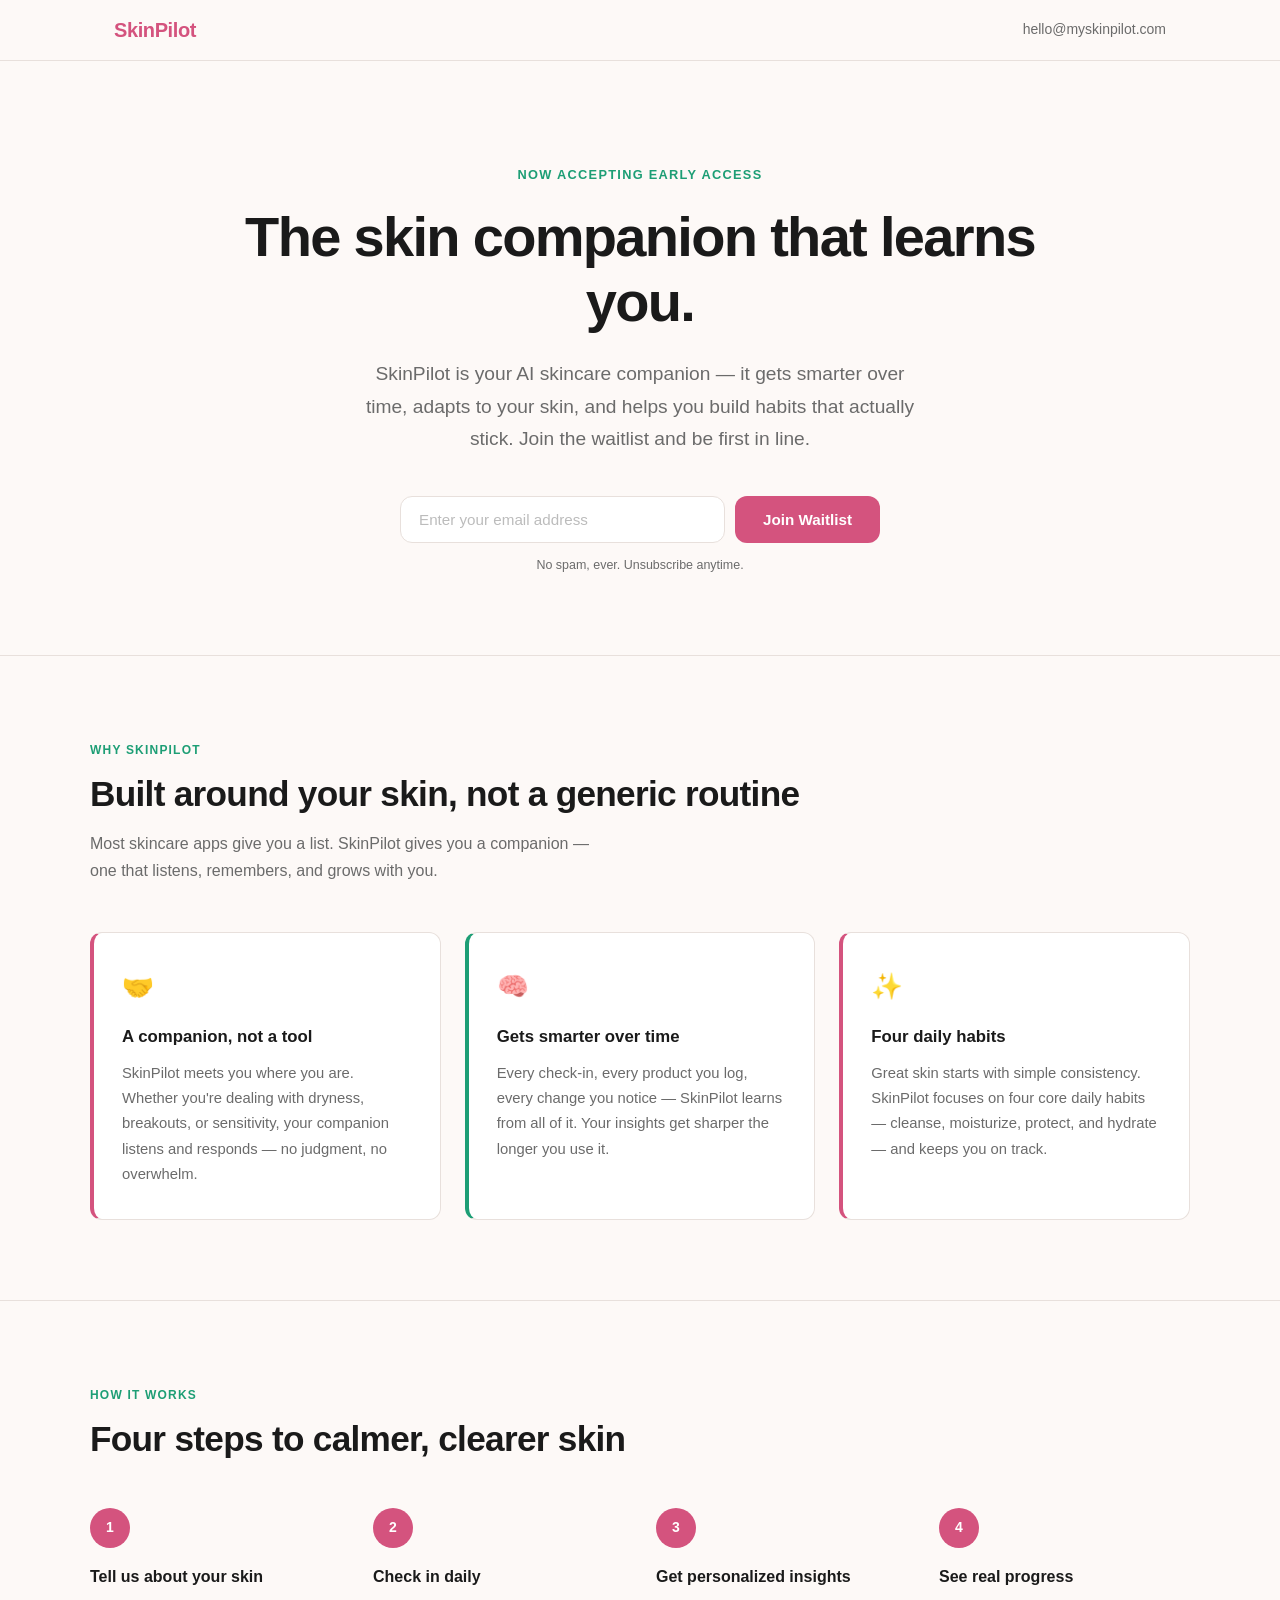
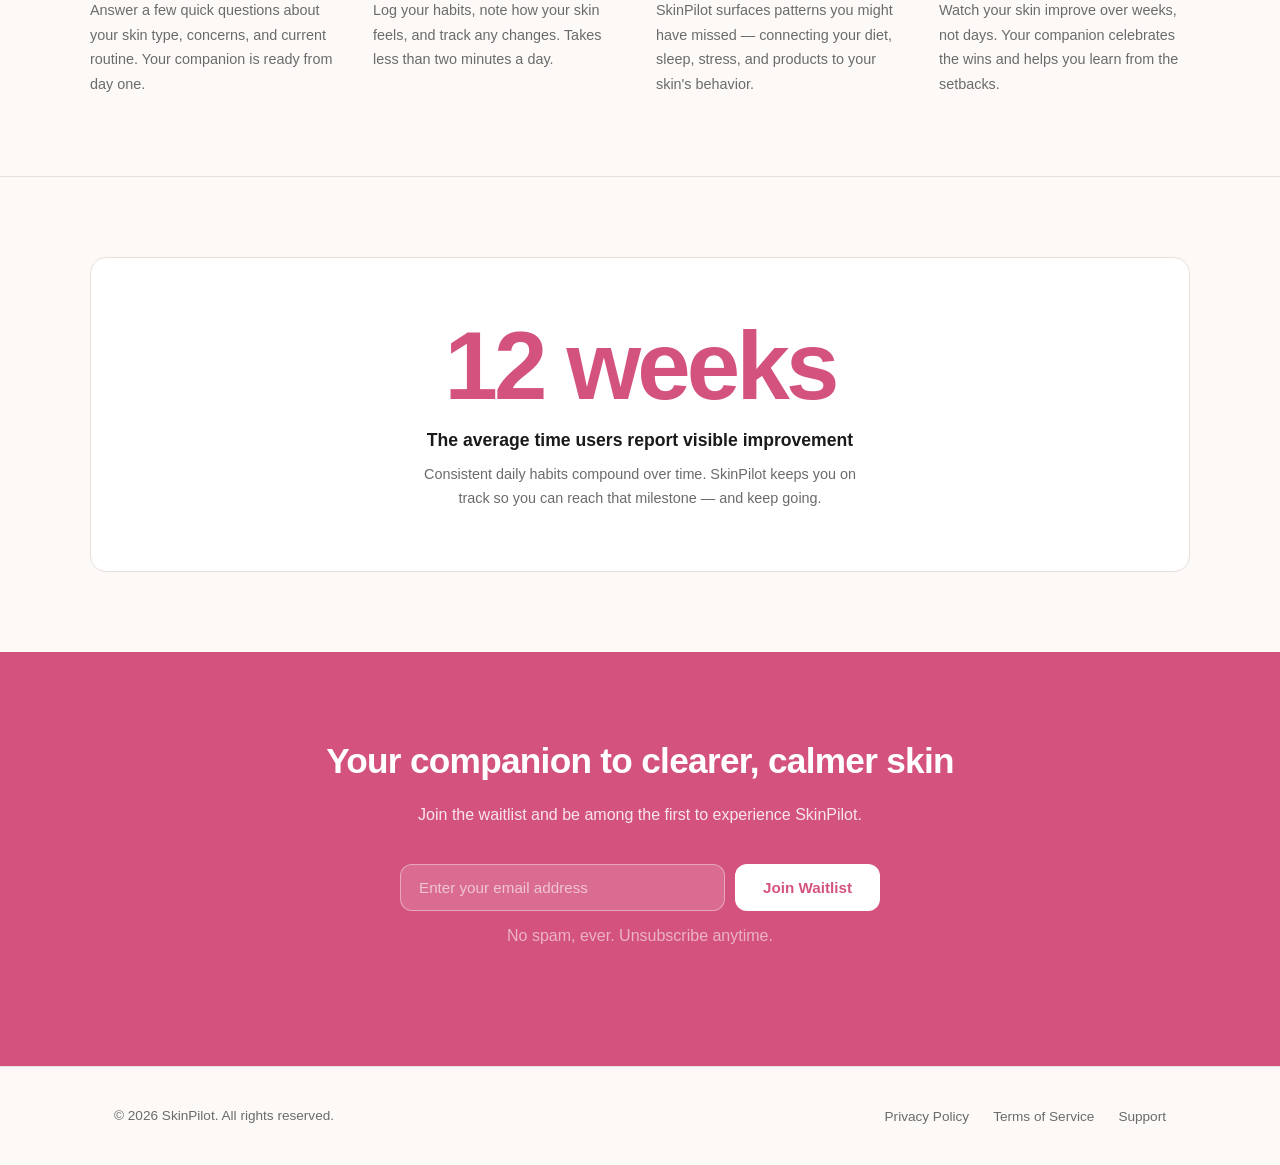
==== index.html @ 41bd3271 "Initial website - landing page, privacy policy, terms of service, support Co-Authored-By: Claude Son" ====
<!DOCTYPE html>
<html lang="en">
<head>
  <meta charset="UTF-8" />
  <meta name="viewport" content="width=device-width, initial-scale=1.0" />
  <title>SkinPilot — Your companion to clearer, calmer skin</title>
  <meta name="description" content="SkinPilot is the AI skincare companion that learns your skin, tracks your habits, and helps you build a routine that actually works." />
  <meta property="og:title" content="SkinPilot — Your companion to clearer, calmer skin" />
  <meta property="og:description" content="The skin companion that learns you. Join the waitlist." />
  <meta property="og:type" content="website" />
  <link rel="stylesheet" href="styles.css" />
</head>
<body>

  <!-- Nav -->
  <header class="nav">
    <div class="nav-inner">
      <span class="nav-wordmark">SkinPilot</span>
      <div class="nav-contact">
        <a href="mailto:hello@myskinpilot.com">hello@myskinpilot.com</a>
      </div>
    </div>
  </header>

  <!-- Hero -->
  <section class="hero container">
    <span class="hero-eyebrow">Now accepting early access</span>
    <h1>The skin companion that learns you.</h1>
    <p class="hero-sub">
      SkinPilot is your AI skincare companion — it gets smarter over time,
      adapts to your skin, and helps you build habits that actually stick.
      Join the waitlist and be first in line.
    </p>
    <form class="waitlist-form" action="https://formspree.io/f/YOUR_FORM_ID" method="POST">
      <input type="email" name="email" placeholder="Enter your email address" required />
      <button type="submit" class="btn btn-rose">Join Waitlist</button>
    </form>
    <p class="form-note">No spam, ever. Unsubscribe anytime.</p>
  </section>

  <hr class="divider" />

  <!-- Features -->
  <section class="section container">
    <div>
      <span class="section-label">Why SkinPilot</span>
      <h2 class="section-title">Built around your skin, not a generic routine</h2>
      <p class="section-sub">
        Most skincare apps give you a list. SkinPilot gives you a companion —
        one that listens, remembers, and grows with you.
      </p>
    </div>

    <div class="features-grid" style="margin-top: 48px;">
      <div class="card card-rose">
        <div class="card-icon">🤝</div>
        <h3>A companion, not a tool</h3>
        <p>
          SkinPilot meets you where you are. Whether you're dealing with
          dryness, breakouts, or sensitivity, your companion listens and
          responds — no judgment, no overwhelm.
        </p>
      </div>

      <div class="card card-teal">
        <div class="card-icon">🧠</div>
        <h3>Gets smarter over time</h3>
        <p>
          Every check-in, every product you log, every change you notice —
          SkinPilot learns from all of it. Your insights get sharper the
          longer you use it.
        </p>
      </div>

      <div class="card card-rose">
        <div class="card-icon">✨</div>
        <h3>Four daily habits</h3>
        <p>
          Great skin starts with simple consistency. SkinPilot focuses on
          four core daily habits — cleanse, moisturize, protect, and
          hydrate — and keeps you on track.
        </p>
      </div>
    </div>
  </section>

  <hr class="divider" />

  <!-- How it works -->
  <section class="section container">
    <div>
      <span class="section-label">How it works</span>
      <h2 class="section-title">Four steps to calmer, clearer skin</h2>
    </div>

    <div class="steps">
      <div class="step">
        <div class="step-number">1</div>
        <h3>Tell us about your skin</h3>
        <p>
          Answer a few quick questions about your skin type, concerns,
          and current routine. Your companion is ready from day one.
        </p>
      </div>

      <div class="step">
        <div class="step-number">2</div>
        <h3>Check in daily</h3>
        <p>
          Log your habits, note how your skin feels, and track any
          changes. Takes less than two minutes a day.
        </p>
      </div>

      <div class="step">
        <div class="step-number">3</div>
        <h3>Get personalized insights</h3>
        <p>
          SkinPilot surfaces patterns you might have missed — connecting
          your diet, sleep, stress, and products to your skin's behavior.
        </p>
      </div>

      <div class="step">
        <div class="step-number">4</div>
        <h3>See real progress</h3>
        <p>
          Watch your skin improve over weeks, not days. Your companion
          celebrates the wins and helps you learn from the setbacks.
        </p>
      </div>
    </div>
  </section>

  <hr class="divider" />

  <!-- Social proof -->
  <section class="section container">
    <div class="proof">
      <div class="proof-number">12 weeks</div>
      <div class="proof-label">The average time users report visible improvement</div>
      <p class="proof-sub">
        Consistent daily habits compound over time. SkinPilot keeps you
        on track so you can reach that milestone — and keep going.
      </p>
    </div>
  </section>

  <!-- CTA band -->
  <div class="cta-band">
    <div class="container">
      <h2>Your companion to clearer, calmer skin</h2>
      <p>Join the waitlist and be among the first to experience SkinPilot.</p>
      <form class="waitlist-form" action="https://formspree.io/f/YOUR_FORM_ID" method="POST">
        <input type="email" name="email" placeholder="Enter your email address" required />
        <button type="submit" class="btn btn-white">Join Waitlist</button>
      </form>
      <p class="form-note">No spam, ever. Unsubscribe anytime.</p>
    </div>
  </div>

  <!-- Footer -->
  <footer class="footer">
    <div class="footer-inner">
      <span class="footer-copy">© 2026 SkinPilot. All rights reserved.</span>
      <ul class="footer-links">
        <li><a href="privacy.html">Privacy Policy</a></li>
        <li><a href="terms.html">Terms of Service</a></li>
        <li><a href="support.html">Support</a></li>
      </ul>
    </div>
  </footer>

</body>
</html>
---- styles.css ----
/* SkinPilot — shared stylesheet */

:root {
  --rose: #D4537E;
  --teal: #1D9E75;
  --cream: #FDF9F7;
  --dark: #1A1A1A;
  --border: #E8E0DC;
  --muted: #6B6B6B;
  --white: #FFFFFF;
  --radius: 12px;
  --max-width: 1100px;
}

*, *::before, *::after {
  box-sizing: border-box;
  margin: 0;
  padding: 0;
}

html {
  scroll-behavior: smooth;
}

body {
  font-family: -apple-system, BlinkMacSystemFont, "Segoe UI", Roboto, Helvetica, Arial, sans-serif;
  background-color: var(--cream);
  color: var(--dark);
  line-height: 1.65;
  font-size: 16px;
}

a {
  color: var(--rose);
  text-decoration: none;
}

a:hover {
  text-decoration: underline;
}

img {
  max-width: 100%;
  display: block;
}

/* ─── Nav ─────────────────────────────── */

.nav {
  position: sticky;
  top: 0;
  z-index: 100;
  background: rgba(253, 249, 247, 0.95);
  backdrop-filter: blur(8px);
  border-bottom: 1px solid var(--border);
}

.nav-inner {
  max-width: var(--max-width);
  margin: 0 auto;
  padding: 0 24px;
  height: 60px;
  display: flex;
  align-items: center;
  justify-content: space-between;
}

.nav-wordmark {
  font-size: 1.25rem;
  font-weight: 700;
  color: var(--rose);
  letter-spacing: -0.02em;
}

.nav-contact {
  font-size: 0.875rem;
  color: var(--muted);
}

.nav-contact a {
  color: var(--muted);
}

.nav-contact a:hover {
  color: var(--rose);
  text-decoration: none;
}

/* ─── Layout helpers ──────────────────── */

.container {
  max-width: var(--max-width);
  margin: 0 auto;
  padding: 0 24px;
}

.section {
  padding: 80px 0;
}

.section-sm {
  padding: 48px 0;
}

/* ─── Hero ────────────────────────────── */

.hero {
  padding: 100px 0 80px;
  text-align: center;
}

.hero-eyebrow {
  display: inline-block;
  font-size: 0.8rem;
  font-weight: 600;
  letter-spacing: 0.1em;
  text-transform: uppercase;
  color: var(--teal);
  margin-bottom: 20px;
}

.hero h1 {
  font-size: clamp(2rem, 5vw, 3.5rem);
  font-weight: 800;
  line-height: 1.15;
  letter-spacing: -0.03em;
  color: var(--dark);
  max-width: 800px;
  margin: 0 auto 24px;
}

.hero-sub {
  font-size: clamp(1rem, 2vw, 1.2rem);
  color: var(--muted);
  max-width: 560px;
  margin: 0 auto 40px;
  line-height: 1.7;
}

/* ─── Waitlist form ───────────────────── */

.waitlist-form {
  display: flex;
  gap: 10px;
  max-width: 480px;
  margin: 0 auto;
}

.waitlist-form input[type="email"] {
  flex: 1;
  padding: 14px 18px;
  border: 1.5px solid var(--border);
  border-radius: var(--radius);
  font-size: 0.95rem;
  background: var(--white);
  color: var(--dark);
  outline: none;
  transition: border-color 0.2s;
}

.waitlist-form input[type="email"]::placeholder {
  color: #BCBCBC;
}

.waitlist-form input[type="email"]:focus {
  border-color: var(--rose);
}

.btn {
  display: inline-block;
  padding: 14px 28px;
  border-radius: var(--radius);
  font-size: 0.95rem;
  font-weight: 600;
  cursor: pointer;
  border: none;
  transition: opacity 0.2s, transform 0.1s;
}

.btn:hover {
  opacity: 0.88;
  text-decoration: none;
}

.btn:active {
  transform: scale(0.98);
}

.btn-rose {
  background: var(--rose);
  color: var(--white);
}

.btn-outline {
  background: transparent;
  color: var(--rose);
  border: 1.5px solid var(--rose);
}

.form-note {
  margin-top: 12px;
  font-size: 0.78rem;
  color: var(--muted);
}

/* ─── Feature cards ───────────────────── */

.features-grid {
  display: grid;
  grid-template-columns: repeat(auto-fit, minmax(280px, 1fr));
  gap: 24px;
  margin-top: 16px;
}

.card {
  background: var(--white);
  border: 1px solid var(--border);
  border-radius: var(--radius);
  padding: 32px 28px;
  border-left-width: 4px;
}

.card-rose  { border-left-color: var(--rose); }
.card-teal  { border-left-color: var(--teal); }

.card-icon {
  font-size: 1.6rem;
  margin-bottom: 16px;
}

.card h3 {
  font-size: 1.05rem;
  font-weight: 700;
  margin-bottom: 10px;
  color: var(--dark);
}

.card p {
  font-size: 0.925rem;
  color: var(--muted);
  line-height: 1.7;
}

/* ─── Section headings ────────────────── */

.section-label {
  display: inline-block;
  font-size: 0.75rem;
  font-weight: 600;
  letter-spacing: 0.1em;
  text-transform: uppercase;
  color: var(--teal);
  margin-bottom: 12px;
}

.section-title {
  font-size: clamp(1.5rem, 3vw, 2.2rem);
  font-weight: 800;
  letter-spacing: -0.02em;
  line-height: 1.2;
  color: var(--dark);
  margin-bottom: 16px;
}

.section-sub {
  font-size: 1rem;
  color: var(--muted);
  max-width: 520px;
}

/* ─── Steps (How it works) ────────────── */

.steps {
  display: grid;
  grid-template-columns: repeat(auto-fit, minmax(220px, 1fr));
  gap: 32px;
  margin-top: 48px;
}

.step {
  position: relative;
}

.step-number {
  display: inline-flex;
  align-items: center;
  justify-content: center;
  width: 40px;
  height: 40px;
  border-radius: 50%;
  background: var(--rose);
  color: var(--white);
  font-size: 0.875rem;
  font-weight: 700;
  margin-bottom: 16px;
}

.step h3 {
  font-size: 1rem;
  font-weight: 700;
  margin-bottom: 8px;
  color: var(--dark);
}

.step p {
  font-size: 0.9rem;
  color: var(--muted);
  line-height: 1.7;
}

/* ─── Social proof ────────────────────── */

.proof {
  background: var(--white);
  border: 1px solid var(--border);
  border-radius: 16px;
  padding: 60px 40px;
  text-align: center;
}

.proof-number {
  font-size: clamp(3rem, 8vw, 6rem);
  font-weight: 900;
  color: var(--rose);
  letter-spacing: -0.04em;
  line-height: 1;
  margin-bottom: 12px;
}

.proof-label {
  font-size: 1.1rem;
  color: var(--dark);
  font-weight: 600;
  margin-bottom: 8px;
}

.proof-sub {
  font-size: 0.9rem;
  color: var(--muted);
  max-width: 440px;
  margin: 0 auto;
}

/* ─── CTA band ────────────────────────── */

.cta-band {
  background: var(--rose);
  padding: 80px 0;
  text-align: center;
  color: var(--white);
}

.cta-band h2 {
  font-size: clamp(1.5rem, 3vw, 2.2rem);
  font-weight: 800;
  letter-spacing: -0.02em;
  margin-bottom: 12px;
}

.cta-band p {
  font-size: 1rem;
  opacity: 0.85;
  margin-bottom: 36px;
}

.cta-band .waitlist-form input[type="email"] {
  border-color: rgba(255,255,255,0.4);
  background: rgba(255,255,255,0.15);
  color: var(--white);
}

.cta-band .waitlist-form input[type="email"]::placeholder {
  color: rgba(255,255,255,0.6);
}

.cta-band .waitlist-form input[type="email"]:focus {
  border-color: var(--white);
}

.btn-white {
  background: var(--white);
  color: var(--rose);
}

.cta-band .form-note {
  color: rgba(255,255,255,0.65);
}

/* ─── Footer ──────────────────────────── */

.footer {
  border-top: 1px solid var(--border);
  padding: 36px 0;
}

.footer-inner {
  max-width: var(--max-width);
  margin: 0 auto;
  padding: 0 24px;
  display: flex;
  align-items: center;
  justify-content: space-between;
  flex-wrap: wrap;
  gap: 16px;
}

.footer-copy {
  font-size: 0.85rem;
  color: var(--muted);
}

.footer-links {
  display: flex;
  gap: 24px;
  list-style: none;
}

.footer-links a {
  font-size: 0.85rem;
  color: var(--muted);
}

.footer-links a:hover {
  color: var(--rose);
  text-decoration: none;
}

/* ─── Page header (inner pages) ──────── */

.page-header {
  padding: 60px 0 40px;
  border-bottom: 1px solid var(--border);
  margin-bottom: 60px;
}

.page-header h1 {
  font-size: clamp(1.75rem, 4vw, 2.75rem);
  font-weight: 800;
  letter-spacing: -0.03em;
  color: var(--dark);
  margin-bottom: 8px;
}

.page-header .updated {
  font-size: 0.85rem;
  color: var(--muted);
}

/* ─── Prose (privacy, terms) ──────────── */

.prose {
  max-width: 720px;
  margin: 0 auto;
  padding-bottom: 80px;
}

.prose h2 {
  font-size: 1.25rem;
  font-weight: 700;
  color: var(--dark);
  margin: 48px 0 14px;
  padding-bottom: 8px;
  border-bottom: 1px solid var(--border);
}

.prose h2:first-child {
  margin-top: 0;
}

.prose p {
  font-size: 0.975rem;
  color: #333;
  margin-bottom: 16px;
  line-height: 1.8;
}

.prose ul,
.prose ol {
  padding-left: 24px;
  margin-bottom: 16px;
}

.prose li {
  font-size: 0.975rem;
  color: #333;
  line-height: 1.8;
  margin-bottom: 6px;
}

.prose a {
  color: var(--rose);
  text-decoration: underline;
}

.prose strong {
  color: var(--dark);
  font-weight: 600;
}

/* ─── Support page ────────────────────── */

.contact-block {
  background: var(--white);
  border: 1px solid var(--border);
  border-radius: 16px;
  padding: 48px 40px;
  text-align: center;
  margin-bottom: 64px;
}

.contact-block h2 {
  font-size: 1.5rem;
  font-weight: 700;
  margin-bottom: 10px;
  color: var(--dark);
}

.contact-block p {
  color: var(--muted);
  margin-bottom: 24px;
}

.faq-list {
  max-width: 720px;
  margin: 0 auto;
}

.faq-item {
  border-bottom: 1px solid var(--border);
  padding: 28px 0;
}

.faq-item:first-child {
  border-top: 1px solid var(--border);
}

.faq-question {
  font-size: 1rem;
  font-weight: 700;
  color: var(--dark);
  margin-bottom: 10px;
}

.faq-answer {
  font-size: 0.95rem;
  color: var(--muted);
  line-height: 1.75;
}

.contact-form-section {
  background: var(--white);
  border: 1px solid var(--border);
  border-radius: 16px;
  padding: 48px 40px;
  max-width: 620px;
  margin: 60px auto 0;
}

.contact-form-section h2 {
  font-size: 1.4rem;
  font-weight: 700;
  margin-bottom: 6px;
  color: var(--dark);
}

.contact-form-section > p {
  color: var(--muted);
  font-size: 0.9rem;
  margin-bottom: 28px;
}

.form-group {
  margin-bottom: 18px;
}

.form-group label {
  display: block;
  font-size: 0.85rem;
  font-weight: 600;
  color: var(--dark);
  margin-bottom: 6px;
}

.form-group input,
.form-group textarea,
.form-group select {
  width: 100%;
  padding: 12px 14px;
  border: 1.5px solid var(--border);
  border-radius: 8px;
  font-size: 0.9rem;
  color: var(--dark);
  background: var(--cream);
  outline: none;
  font-family: inherit;
  transition: border-color 0.2s;
}

.form-group input:focus,
.form-group textarea:focus,
.form-group select:focus {
  border-color: var(--rose);
}

.form-group textarea {
  resize: vertical;
  min-height: 120px;
}

/* ─── Divider ─────────────────────────── */

.divider {
  border: none;
  border-top: 1px solid var(--border);
  margin: 0;
}

/* ─── Responsive ──────────────────────── */

@media (max-width: 600px) {
  .waitlist-form {
    flex-direction: column;
  }

  .waitlist-form .btn {
    width: 100%;
    text-align: center;
  }

  .proof {
    padding: 40px 24px;
  }

  .contact-block,
  .contact-form-section {
    padding: 32px 24px;
  }

  .footer-inner {
    flex-direction: column;
    align-items: flex-start;
  }

  .page-header {
    padding: 40px 0 28px;
    margin-bottom: 40px;
  }
}
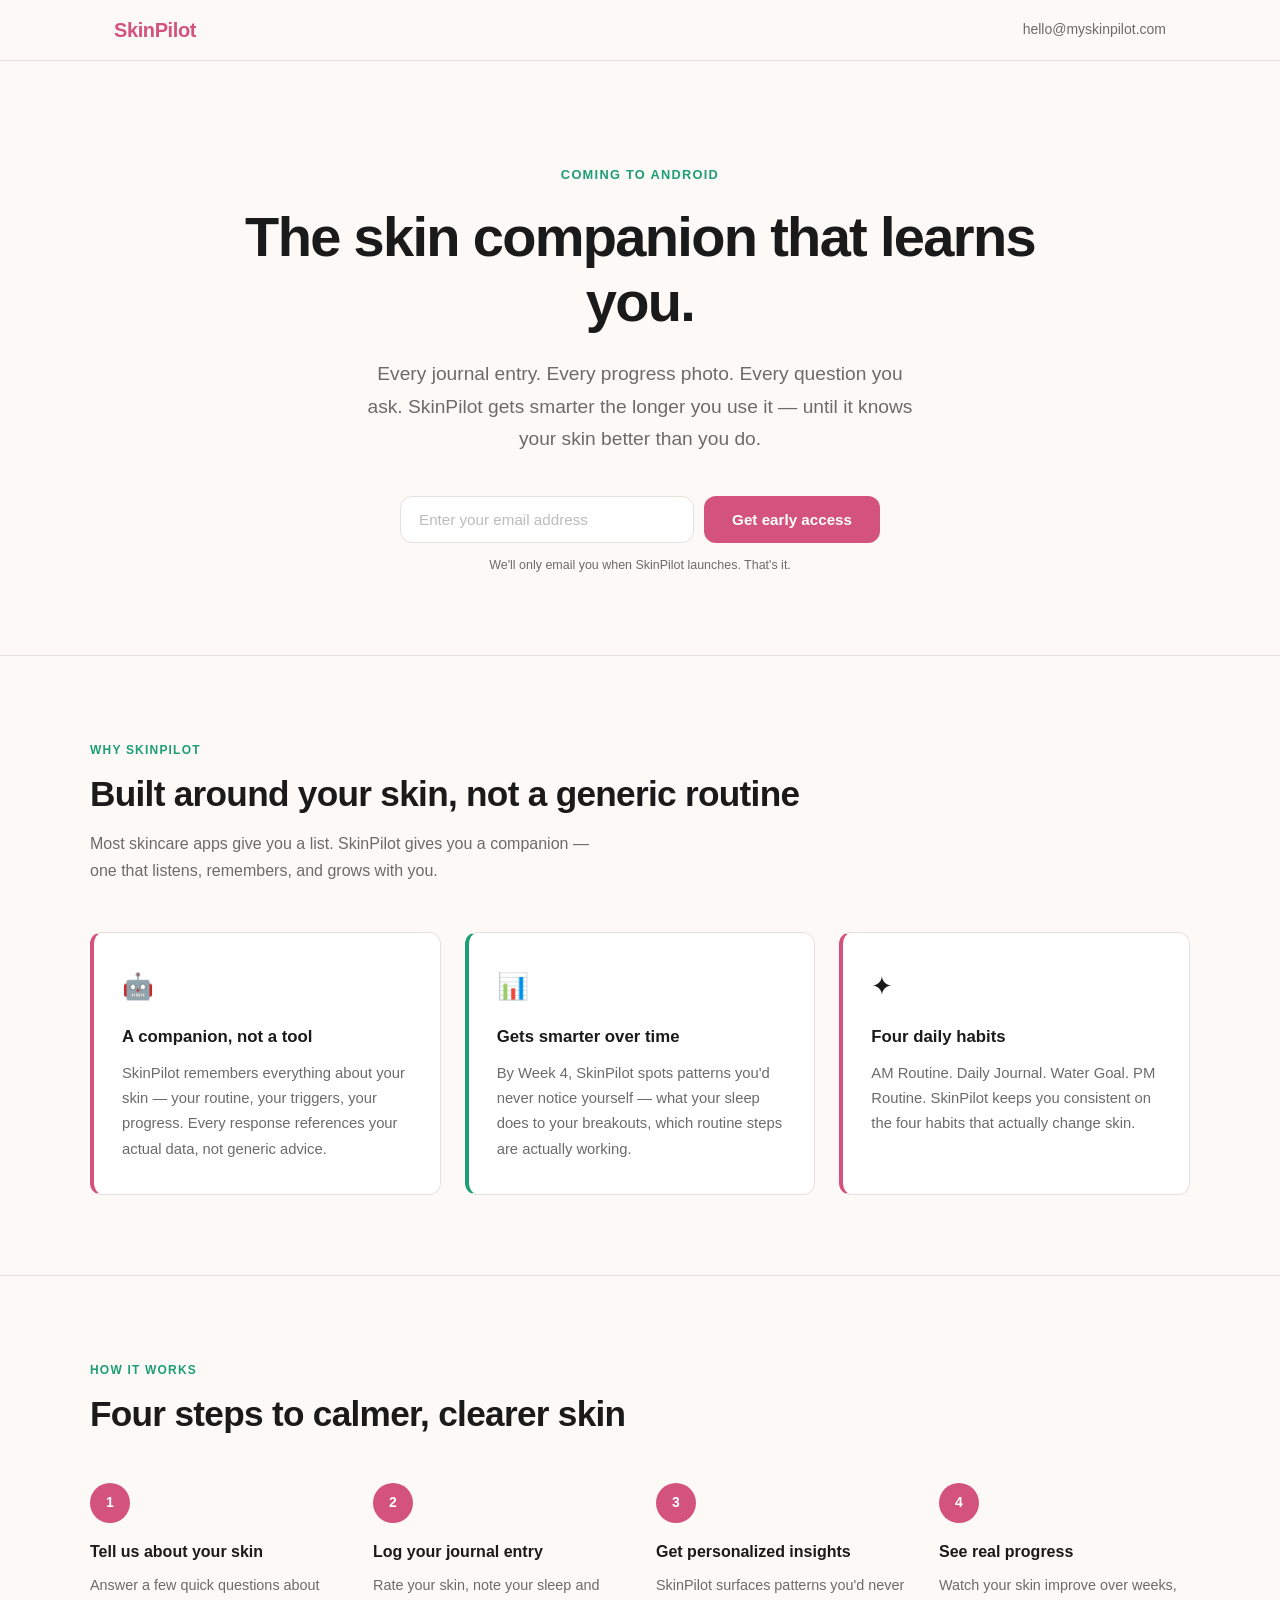
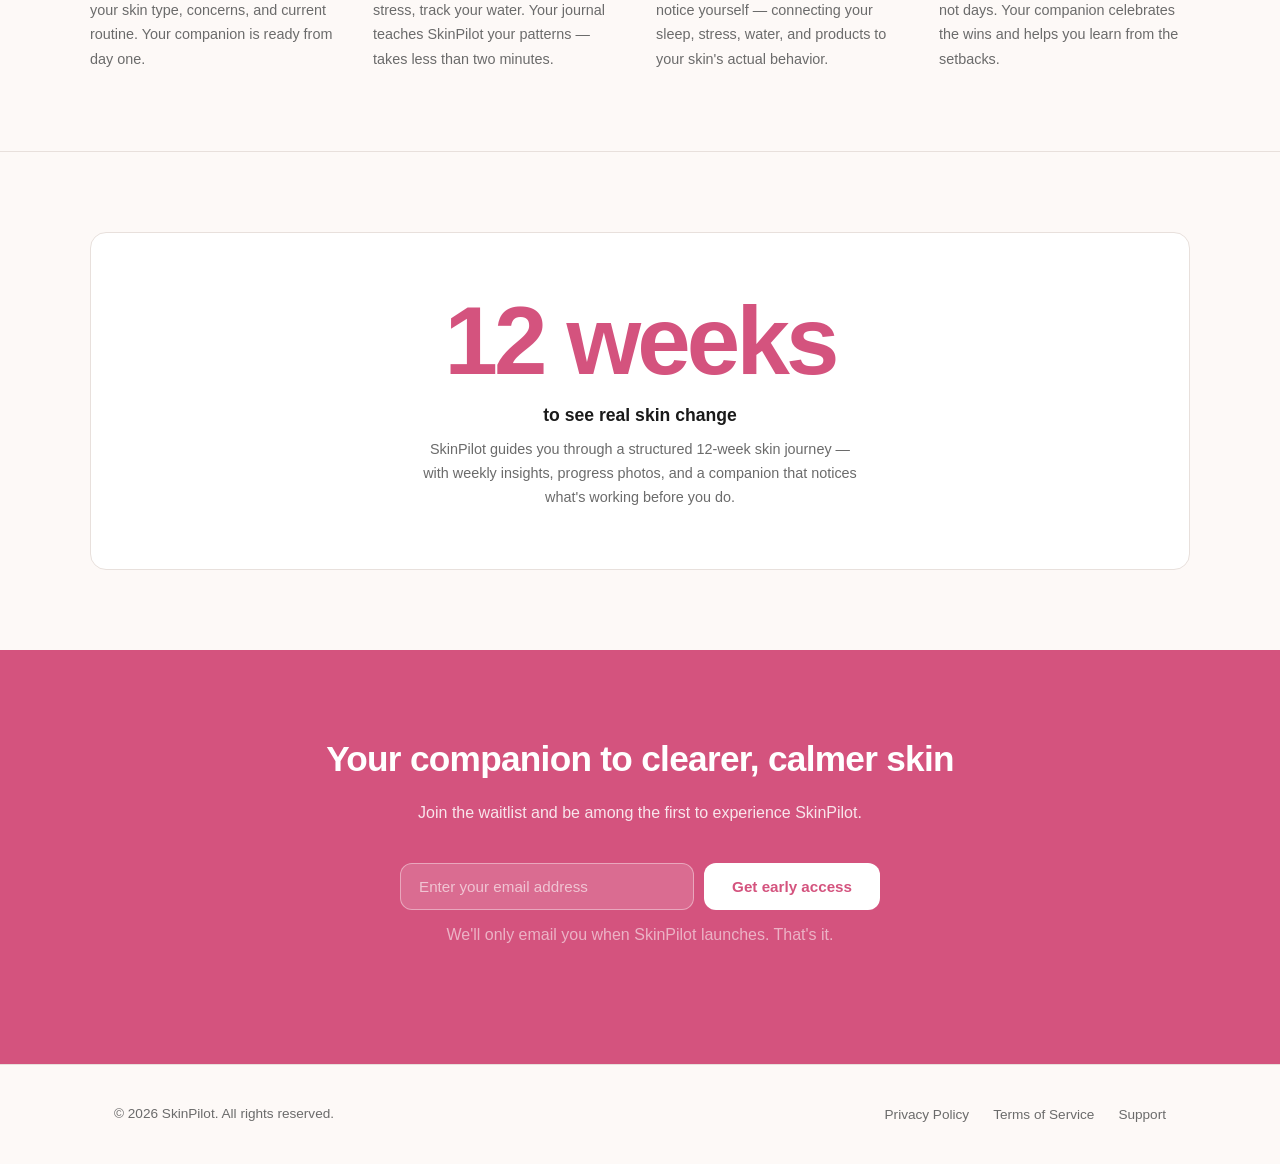
==== commit 497bbef7: "Fix messaging inconsistencies, mobile padding and responsive layout" ====
--- a/index.html
+++ b/index.html
@@ -24,18 +24,18 @@
 
   <!-- Hero -->
   <section class="hero container">
-    <span class="hero-eyebrow">Now accepting early access</span>
+    <span class="hero-eyebrow">Coming to Android</span>
     <h1>The skin companion that learns you.</h1>
     <p class="hero-sub">
-      SkinPilot is your AI skincare companion — it gets smarter over time,
-      adapts to your skin, and helps you build habits that actually stick.
-      Join the waitlist and be first in line.
+      Every journal entry. Every progress photo. Every question you ask.
+      SkinPilot gets smarter the longer you use it — until it knows your
+      skin better than you do.
     </p>
-    <form class="waitlist-form" action="https://formspree.io/f/YOUR_FORM_ID" method="POST">
+    <form class="waitlist-form" action="https://formspree.io/f/mnjrbgqv" method="POST">
       <input type="email" name="email" placeholder="Enter your email address" required />
-      <button type="submit" class="btn btn-rose">Join Waitlist</button>
+      <button type="submit" class="btn btn-rose">Get early access</button>
     </form>
-    <p class="form-note">No spam, ever. Unsubscribe anytime.</p>
+    <p class="form-note">We'll only email you when SkinPilot launches. That's it.</p>
   </section>
 
   <hr class="divider" />
@@ -53,32 +53,31 @@
 
     <div class="features-grid" style="margin-top: 48px;">
       <div class="card card-rose">
-        <div class="card-icon">🤝</div>
+        <div class="card-icon">🤖</div>
         <h3>A companion, not a tool</h3>
         <p>
-          SkinPilot meets you where you are. Whether you're dealing with
-          dryness, breakouts, or sensitivity, your companion listens and
-          responds — no judgment, no overwhelm.
+          SkinPilot remembers everything about your skin — your routine,
+          your triggers, your progress. Every response references your
+          actual data, not generic advice.
         </p>
       </div>
 
       <div class="card card-teal">
-        <div class="card-icon">🧠</div>
+        <div class="card-icon">📊</div>
         <h3>Gets smarter over time</h3>
         <p>
-          Every check-in, every product you log, every change you notice —
-          SkinPilot learns from all of it. Your insights get sharper the
-          longer you use it.
+          By Week 4, SkinPilot spots patterns you'd never notice yourself —
+          what your sleep does to your breakouts, which routine steps are
+          actually working.
         </p>
       </div>
 
       <div class="card card-rose">
-        <div class="card-icon">✨</div>
+        <div class="card-icon">✦</div>
         <h3>Four daily habits</h3>
         <p>
-          Great skin starts with simple consistency. SkinPilot focuses on
-          four core daily habits — cleanse, moisturize, protect, and
-          hydrate — and keeps you on track.
+          AM Routine. Daily Journal. Water Goal. PM Routine. SkinPilot keeps
+          you consistent on the four habits that actually change skin.
         </p>
       </div>
     </div>
@@ -105,10 +104,11 @@
 
       <div class="step">
         <div class="step-number">2</div>
-        <h3>Check in daily</h3>
+        <h3>Log your journal entry</h3>
         <p>
-          Log your habits, note how your skin feels, and track any
-          changes. Takes less than two minutes a day.
+          Rate your skin, note your sleep and stress, track your water.
+          Your journal teaches SkinPilot your patterns — takes less than
+          two minutes.
         </p>
       </div>
 
@@ -116,8 +116,9 @@
         <div class="step-number">3</div>
         <h3>Get personalized insights</h3>
         <p>
-          SkinPilot surfaces patterns you might have missed — connecting
-          your diet, sleep, stress, and products to your skin's behavior.
+          SkinPilot surfaces patterns you'd never notice yourself —
+          connecting your sleep, stress, water, and products to your
+          skin's actual behavior.
         </p>
       </div>
 
@@ -138,10 +139,11 @@
   <section class="section container">
     <div class="proof">
       <div class="proof-number">12 weeks</div>
-      <div class="proof-label">The average time users report visible improvement</div>
+      <div class="proof-label">to see real skin change</div>
       <p class="proof-sub">
-        Consistent daily habits compound over time. SkinPilot keeps you
-        on track so you can reach that milestone — and keep going.
+        SkinPilot guides you through a structured 12-week skin journey —
+        with weekly insights, progress photos, and a companion that notices
+        what's working before you do.
       </p>
     </div>
   </section>
@@ -151,11 +153,11 @@
     <div class="container">
       <h2>Your companion to clearer, calmer skin</h2>
       <p>Join the waitlist and be among the first to experience SkinPilot.</p>
-      <form class="waitlist-form" action="https://formspree.io/f/YOUR_FORM_ID" method="POST">
+      <form class="waitlist-form" action="https://formspree.io/f/mnjrbgqv" method="POST">
         <input type="email" name="email" placeholder="Enter your email address" required />
-        <button type="submit" class="btn btn-white">Join Waitlist</button>
+        <button type="submit" class="btn btn-white">Get early access</button>
       </form>
-      <p class="form-note">No spam, ever. Unsubscribe anytime.</p>
+      <p class="form-note">We'll only email you when SkinPilot launches. That's it.</p>
     </div>
   </div>
 
--- a/styles.css
+++ b/styles.css
@@ -617,7 +617,88 @@
 
 /* ─── Responsive ──────────────────────── */
 
-@media (max-width: 600px) {
+@media (max-width: 768px) {
+  body {
+    overflow-x: hidden;
+  }
+
+  .nav {
+    padding: 0 20px;
+  }
+
+  .nav-inner {
+    height: auto;
+    flex-direction: row;
+    align-items: center;
+    justify-content: space-between;
+    padding: 14px 0;
+    flex-wrap: wrap;
+    gap: 4px;
+  }
+
+  .nav-email {
+    font-size: 12px;
+  }
+
+  .hero {
+    padding: 48px 20px 60px;
+  }
+
+  .container {
+    padding: 0 20px;
+  }
+
+  .container--narrow {
+    padding: 0 20px;
+  }
+
+  .features {
+    padding: 48px 0;
+  }
+
+  .features-grid {
+    padding: 0 20px;
+    grid-template-columns: 1fr;
+    gap: 16px;
+  }
+
+  .feature-card {
+    padding: 24px 20px;
+  }
+
+  .how-it-works {
+    padding: 48px 20px;
+  }
+
+  .steps-grid {
+    grid-template-columns: 1fr;
+    gap: 32px;
+  }
+
+  .proof {
+    padding: 56px 20px;
+    margin: 0 16px;
+    border-radius: 16px;
+  }
+
+  .proof-inner {
+    padding: 0;
+  }
+
+  .cta-section {
+    padding: 56px 20px;
+  }
+
+  .cta-section .form-row {
+    flex-direction: column;
+    gap: 10px;
+  }
+
+  .cta-section .btn-email {
+    width: 100%;
+    text-align: center;
+  }
+
   .waitlist-form {
     flex-direction: column;
   }
@@ -627,8 +708,22 @@
     text-align: center;
   }
 
-  .proof {
-    padding: 40px 24px;
+  .footer {
+    padding: 40px 20px 28px;
+  }
+
+  .footer-inner {
+    flex-direction: column;
+    align-items: flex-start;
+  }
+
+  .footer-links {
+    flex-direction: column;
+    gap: 10px;
+  }
+
+  .footer-links .sep {
+    display: none;
   }
 
   .contact-block,
@@ -636,13 +731,73 @@
     padding: 32px 24px;
   }
 
-  .footer-inner {
-    flex-direction: column;
-    align-items: flex-start;
-  }
-
   .page-header {
     padding: 40px 0 28px;
     margin-bottom: 40px;
   }
 }
+
+@media (max-width: 480px) {
+  .hero-headline {
+    font-size: 32px;
+    line-height: 1.15;
+  }
+
+  .hero-sub {
+    font-size: 16px;
+  }
+
+  .form-row {
+    flex-direction: column;
+    gap: 10px;
+  }
+
+  .form-input {
+    width: 100%;
+  }
+
+  .btn-email {
+    width: 100%;
+    text-align: center;
+  }
+
+  .section-title {
+    font-size: 24px;
+  }
+
+  .proof-number {
+    font-size: 72px;
+  }
+
+  .proof-subtitle {
+    font-size: 18px;
+  }
+
+  .cta-headline {
+    font-size: 26px;
+  }
+
+  .step {
+    gap: 14px;
+  }
+
+  .step-body {
+    font-size: 15px;
+  }
+
+  .legal-page {
+    padding: 32px 20px 56px;
+  }
+
+  .support-page {
+    padding: 32px 20px 56px;
+  }
+
+  .contact-block {
+    padding: 28px 20px;
+  }
+
+  .faq-section {
+    margin: 0 0 56px;
+  }
+}
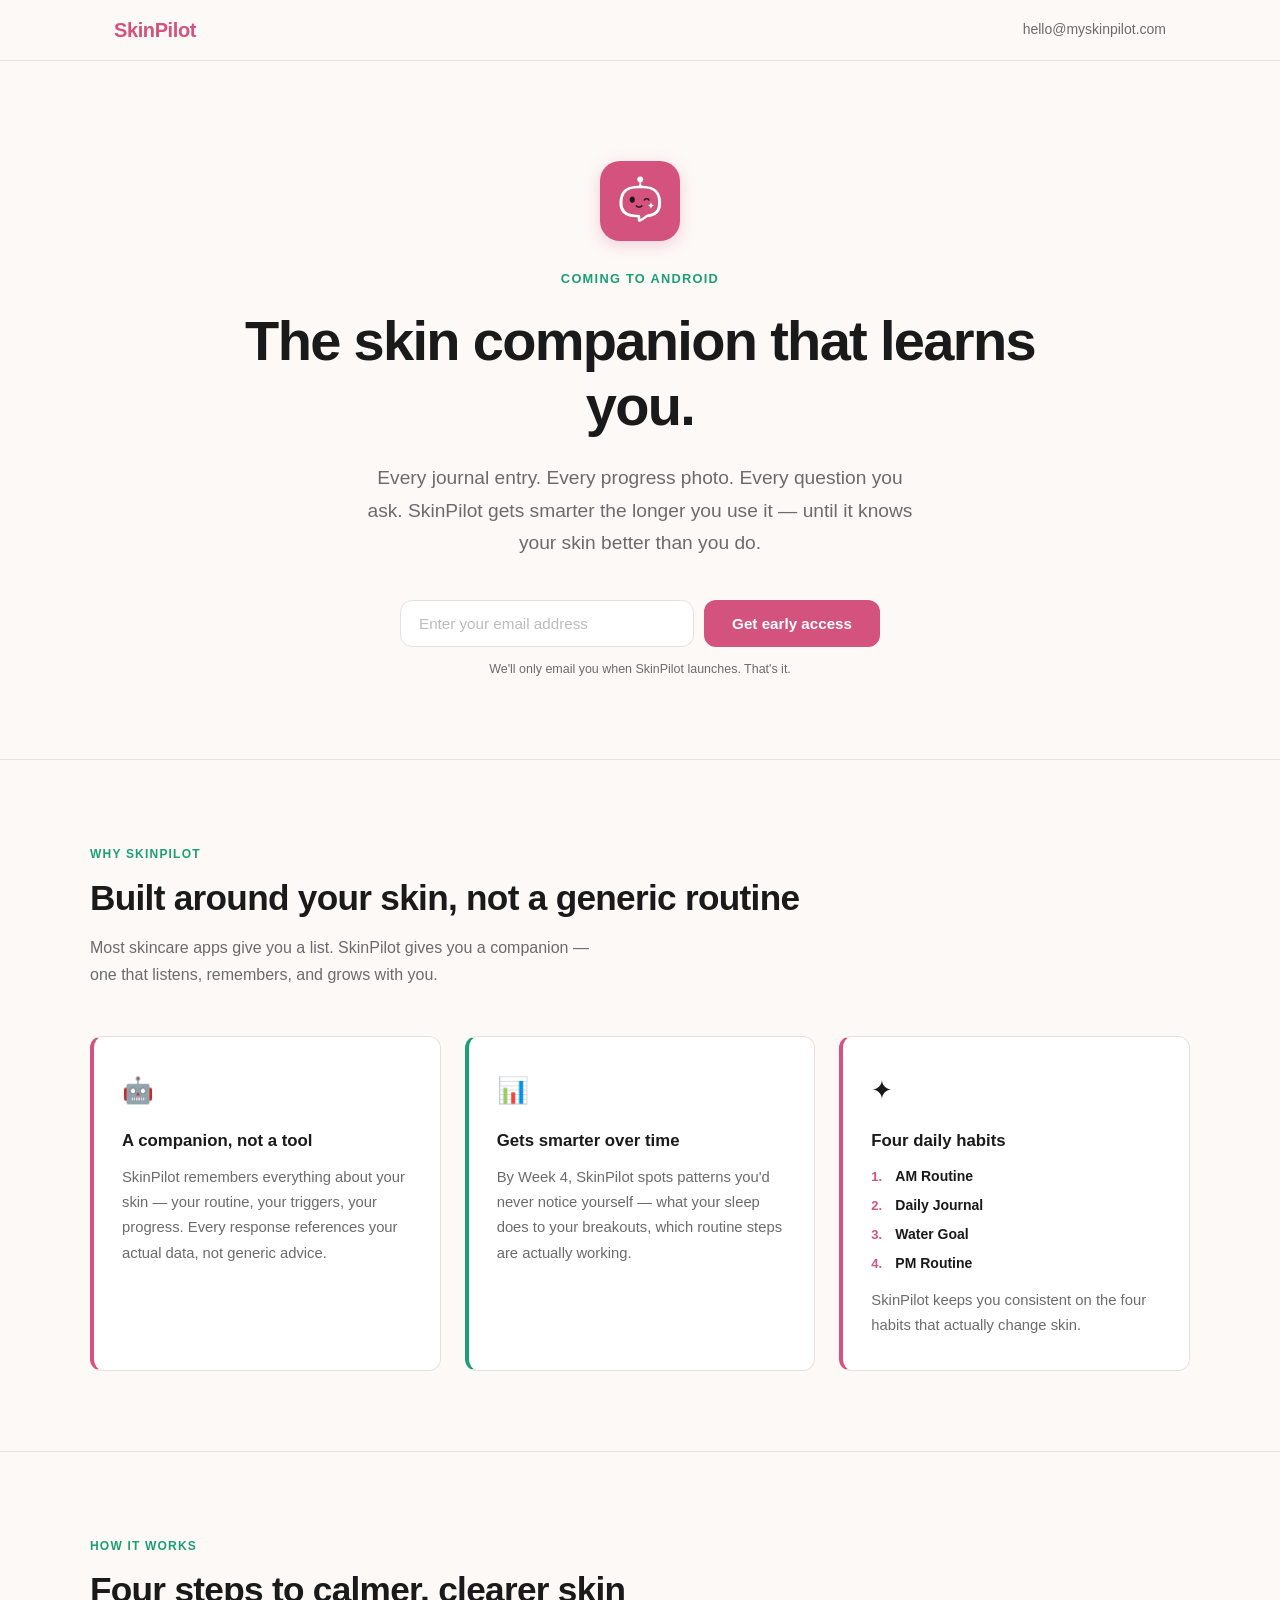
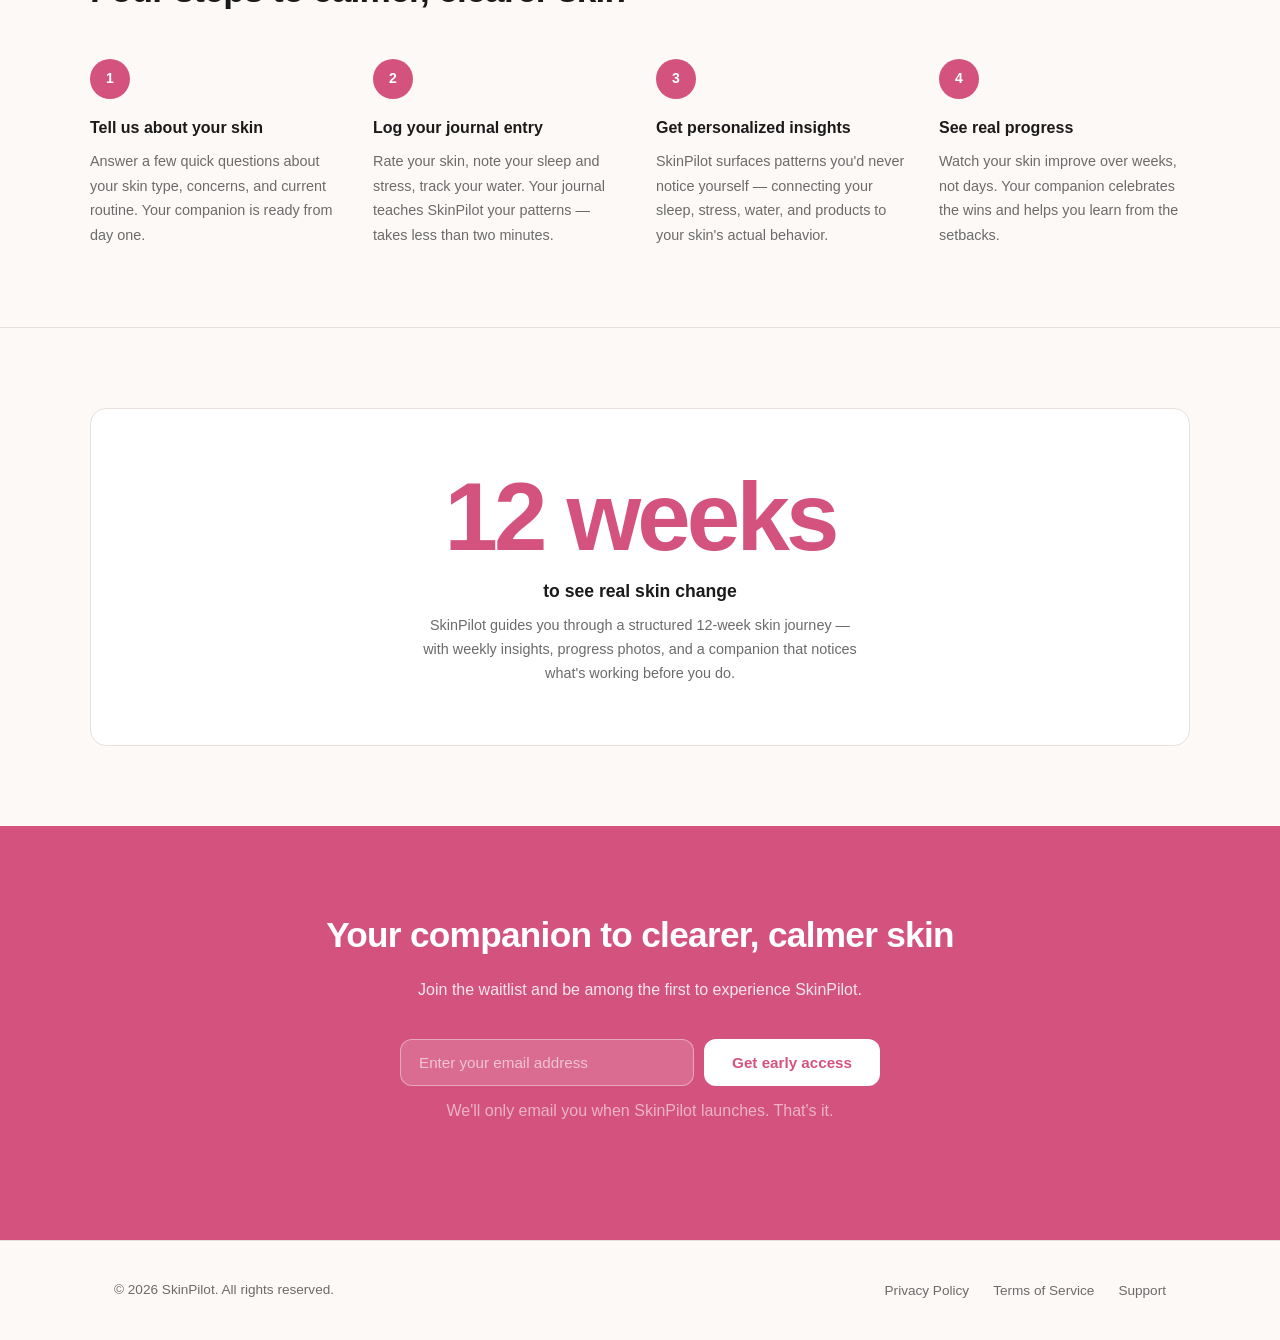
==== commit a8dab7e4: "Add app icon to hero, numbered habits list, fix mobile section spacing" ====
--- a/index.html
+++ b/index.html
@@ -24,6 +24,7 @@
 
   <!-- Hero -->
   <section class="hero container">
+    <img src="icon.png" alt="SkinPilot" class="hero-icon" />
     <span class="hero-eyebrow">Coming to Android</span>
     <h1>The skin companion that learns you.</h1>
     <p class="hero-sub">
@@ -75,9 +76,15 @@
       <div class="card card-rose">
         <div class="card-icon">✦</div>
         <h3>Four daily habits</h3>
-        <p>
-          AM Routine. Daily Journal. Water Goal. PM Routine. SkinPilot keeps
-          you consistent on the four habits that actually change skin.
+        <ol class="habits-list">
+          <li>AM Routine</li>
+          <li>Daily Journal</li>
+          <li>Water Goal</li>
+          <li>PM Routine</li>
+        </ol>
+        <p class="feature-body" style="margin-top: 12px;">
+          SkinPilot keeps you consistent on the four habits that actually
+          change skin.
         </p>
       </div>
     </div>
--- a/styles.css
+++ b/styles.css
@@ -135,6 +135,17 @@
   max-width: 560px;
   margin: 0 auto 40px;
   line-height: 1.7;
+}
+
+/* ─── Hero icon ──────────────────────── */
+
+.hero-icon {
+  width: 80px;
+  height: 80px;
+  border-radius: 20px;
+  margin: 0 auto 24px;
+  display: block;
+  box-shadow: 0 4px 16px rgba(212, 83, 126, 0.25);
 }
 
 /* ─── Waitlist form ───────────────────── */
@@ -607,6 +618,36 @@
   min-height: 120px;
 }
 
+/* ─── Habits list ─────────────────────── */
+
+.habits-list {
+  list-style: none;
+  padding: 0;
+  margin: 0;
+  display: flex;
+  flex-direction: column;
+  gap: 6px;
+  counter-reset: list-item;
+}
+
+.habits-list li {
+  font-size: 14px;
+  font-weight: 600;
+  color: var(--dark);
+  display: flex;
+  align-items: center;
+  gap: 8px;
+}
+
+.habits-list li::before {
+  content: counter(list-item) ".";
+  counter-increment: list-item;
+  color: var(--rose);
+  font-weight: 700;
+  font-size: 13px;
+  min-width: 16px;
+}
+
 /* ─── Divider ─────────────────────────── */
 
 .divider {
@@ -640,8 +681,15 @@
     font-size: 12px;
   }
 
+  .hero-icon {
+    width: 64px;
+    height: 64px;
+    border-radius: 16px;
+    margin-bottom: 20px;
+  }
+
   .hero {
-    padding: 48px 20px 60px;
+    padding: 56px 20px 64px;
   }
 
   .container {
@@ -653,13 +701,13 @@
   }
 
   .features {
-    padding: 48px 0;
+    padding: 56px 0;
   }
 
   .features-grid {
     padding: 0 20px;
     grid-template-columns: 1fr;
-    gap: 16px;
+    gap: 20px;
   }
 
   .feature-card {
@@ -667,7 +715,7 @@
   }
 
   .how-it-works {
-    padding: 48px 20px;
+    padding: 56px 20px;
   }
 
   .steps-grid {
@@ -676,7 +724,7 @@
   }
 
   .proof {
-    padding: 56px 20px;
+    padding: 48px 24px;
     margin: 0 16px;
     border-radius: 16px;
   }
@@ -686,7 +734,7 @@
   }
 
   .cta-section {
-    padding: 56px 20px;
+    padding: 64px 20px;
   }
 
   .cta-section .form-row {
@@ -709,7 +757,7 @@
   }
 
   .footer {
-    padding: 40px 20px 28px;
+    padding: 48px 20px 32px;
   }
 
   .footer-inner {
@@ -738,6 +786,26 @@
 }
 
 @media (max-width: 480px) {
+  .hero {
+    padding: 48px 20px 56px;
+  }
+
+  .features {
+    padding: 48px 0;
+  }
+
+  .how-it-works {
+    padding: 48px 20px;
+  }
+
+  .cta-section {
+    padding: 56px 20px;
+  }
+
+  .footer {
+    padding: 40px 20px 28px;
+  }
+
   .hero-headline {
     font-size: 32px;
     line-height: 1.15;
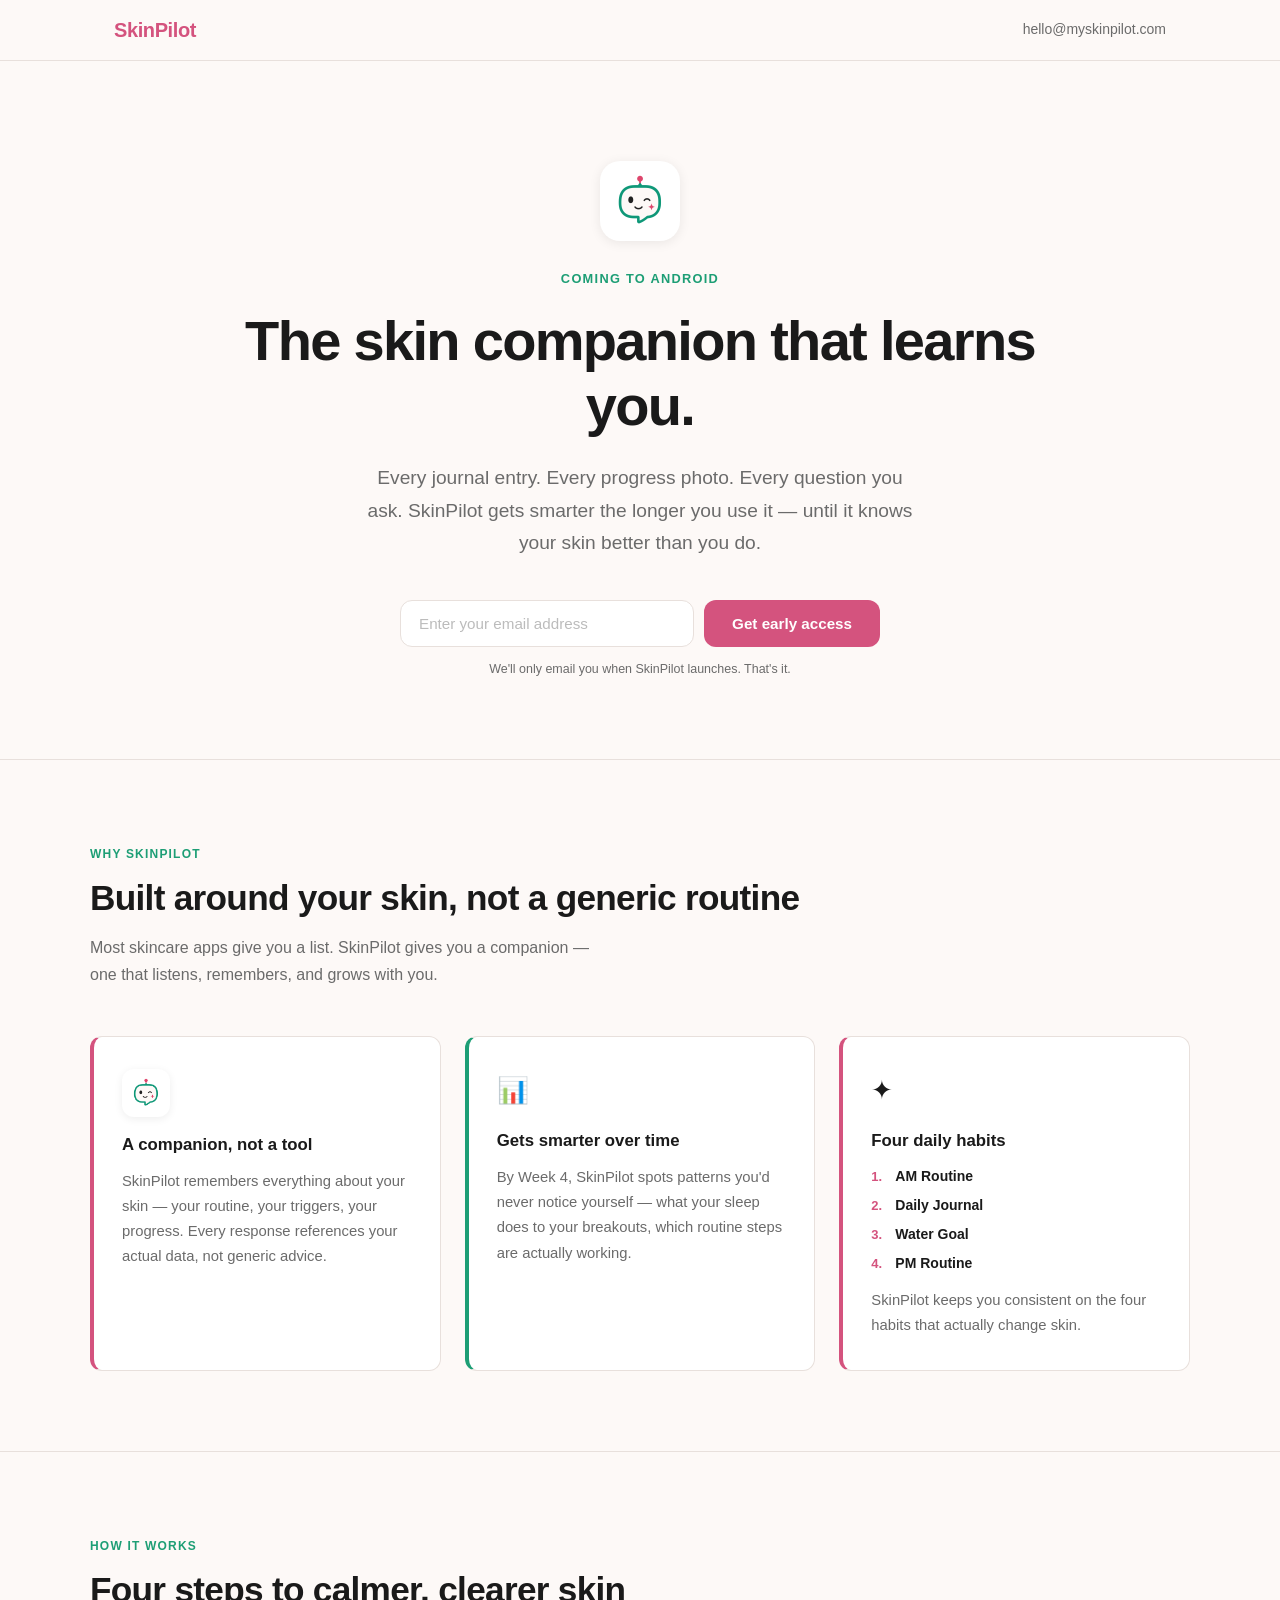
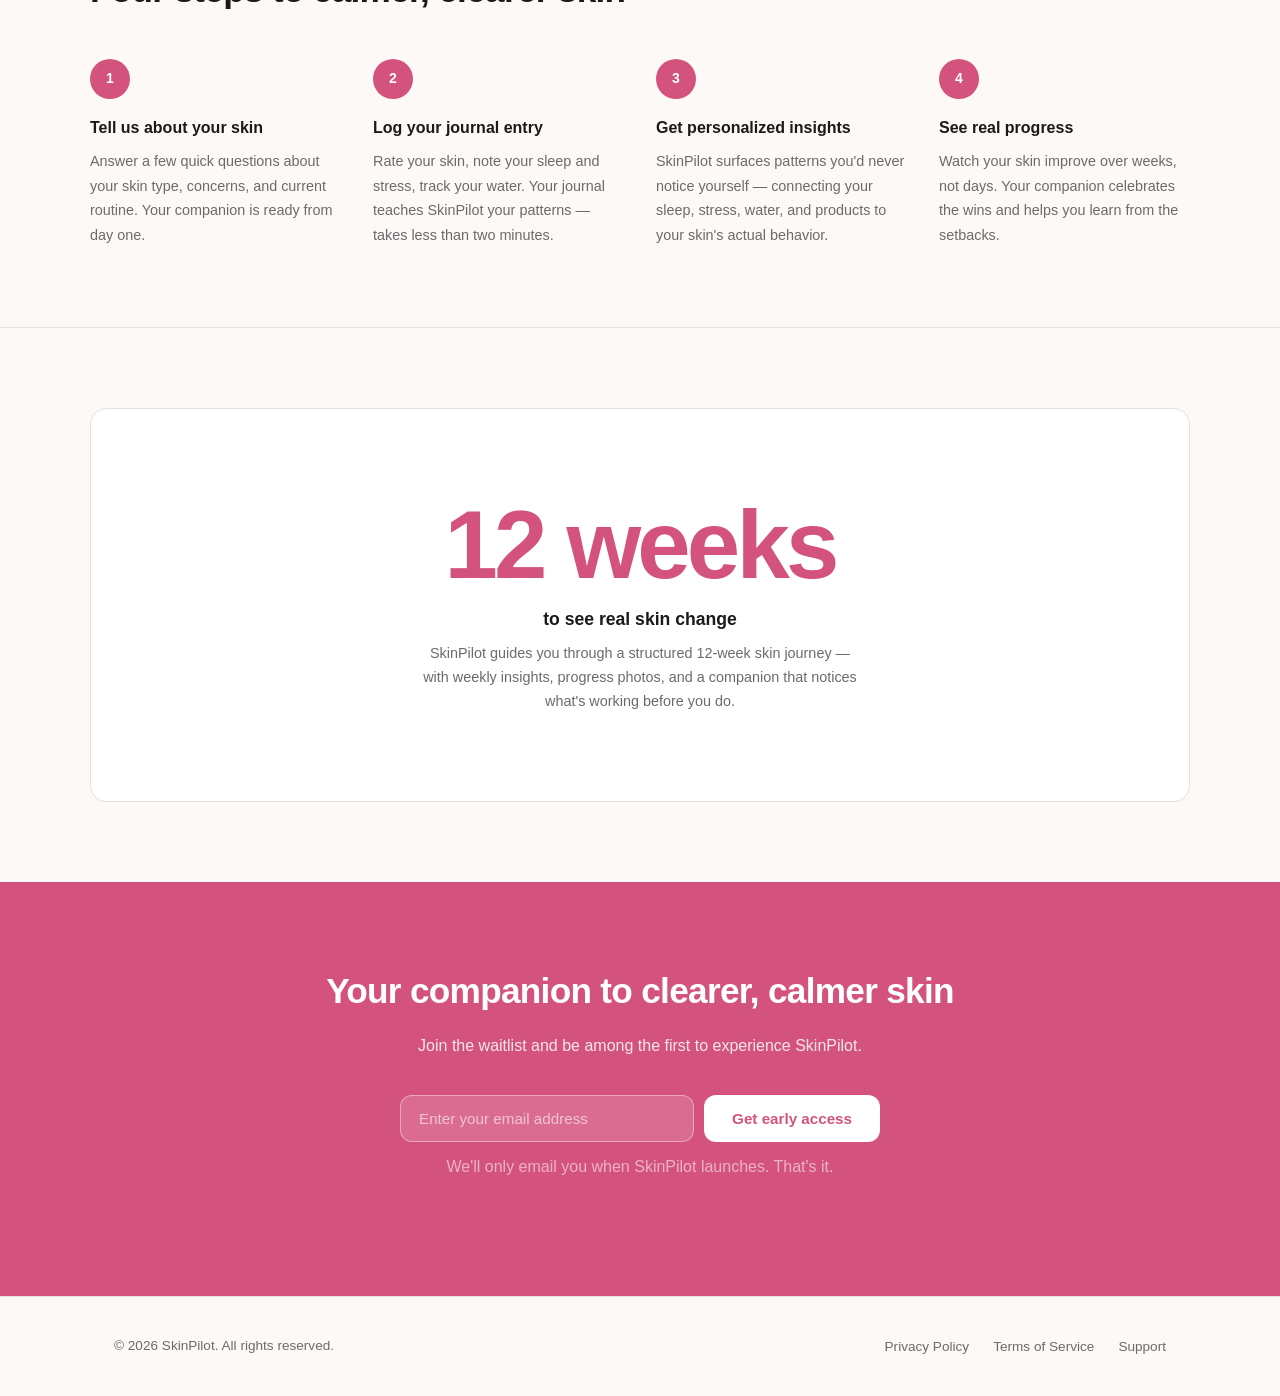
==== commit f427727f: "Swap to outline icon in hero and feature card, fix mobile section spacing" ====
--- a/index.html
+++ b/index.html
@@ -24,7 +24,7 @@
 
   <!-- Hero -->
   <section class="hero container">
-    <img src="icon.png" alt="SkinPilot" class="hero-icon" />
+    <img src="icon-outline.png" alt="SkinPilot" class="hero-icon" />
     <span class="hero-eyebrow">Coming to Android</span>
     <h1>The skin companion that learns you.</h1>
     <p class="hero-sub">
@@ -54,7 +54,7 @@
 
     <div class="features-grid" style="margin-top: 48px;">
       <div class="card card-rose">
-        <div class="card-icon">🤖</div>
+        <img src="icon-outline.png" alt="SkinPilot companion" class="feature-icon-img" />
         <h3>A companion, not a tool</h3>
         <p>
           SkinPilot remembers everything about your skin — your routine,
--- a/styles.css
+++ b/styles.css
@@ -102,6 +102,18 @@
   padding: 48px 0;
 }
 
+.features {
+  padding: 80px 24px;
+}
+
+.how-it-works {
+  padding: 80px 24px;
+}
+
+.cta-section {
+  padding: 88px 24px;
+}
+
 /* ─── Hero ────────────────────────────── */
 
 .hero {
@@ -145,7 +157,22 @@
   border-radius: 20px;
   margin: 0 auto 24px;
   display: block;
-  box-shadow: 0 4px 16px rgba(212, 83, 126, 0.25);
+  background-color: white;
+  padding: 8px;
+  box-shadow: 0 2px 12px rgba(0, 0, 0, 0.08);
+}
+
+/* ─── Feature icon image ─────────────── */
+
+.feature-icon-img {
+  width: 48px;
+  height: 48px;
+  border-radius: 12px;
+  margin-bottom: 14px;
+  display: block;
+  background-color: white;
+  padding: 6px;
+  box-shadow: 0 2px 8px rgba(0, 0, 0, 0.07);
 }
 
 /* ─── Waitlist form ───────────────────── */
@@ -325,7 +352,7 @@
   background: var(--white);
   border: 1px solid var(--border);
   border-radius: 16px;
-  padding: 60px 40px;
+  padding: 88px 24px;
   text-align: center;
 }
 
@@ -689,7 +716,10 @@
   }
 
   .hero {
-    padding: 56px 20px 64px;
+    padding-top: 56px;
+    padding-bottom: 64px;
+    padding-left: 20px;
+    padding-right: 20px;
   }
 
   .container {
@@ -701,11 +731,13 @@
   }
 
   .features {
-    padding: 56px 0;
+    padding-top: 48px;
+    padding-bottom: 48px;
   }
 
   .features-grid {
-    padding: 0 20px;
+    padding-left: 20px;
+    padding-right: 20px;
     grid-template-columns: 1fr;
     gap: 20px;
   }
@@ -715,7 +747,10 @@
   }
 
   .how-it-works {
-    padding: 56px 20px;
+    padding-top: 48px;
+    padding-bottom: 48px;
+    padding-left: 20px;
+    padding-right: 20px;
   }
 
   .steps-grid {
@@ -724,8 +759,12 @@
   }
 
   .proof {
-    padding: 48px 24px;
-    margin: 0 16px;
+    padding-top: 48px;
+    padding-bottom: 48px;
+    padding-left: 24px;
+    padding-right: 24px;
+    margin-left: 16px;
+    margin-right: 16px;
     border-radius: 16px;
   }
 
@@ -734,7 +773,10 @@
   }
 
   .cta-section {
-    padding: 64px 20px;
+    padding-top: 56px;
+    padding-bottom: 56px;
+    padding-left: 20px;
+    padding-right: 20px;
   }
 
   .cta-section .form-row {
@@ -757,7 +799,10 @@
   }
 
   .footer {
-    padding: 48px 20px 32px;
+    padding-top: 48px;
+    padding-bottom: 32px;
+    padding-left: 20px;
+    padding-right: 20px;
   }
 
   .footer-inner {
@@ -787,19 +832,38 @@
 
 @media (max-width: 480px) {
   .hero {
-    padding: 48px 20px 56px;
+    padding-top: 48px;
+    padding-bottom: 56px;
+    padding-left: 20px;
+    padding-right: 20px;
   }
 
   .features {
-    padding: 48px 0;
+    padding-top: 40px;
+    padding-bottom: 40px;
   }
 
   .how-it-works {
-    padding: 48px 20px;
+    padding-top: 40px;
+    padding-bottom: 40px;
+    padding-left: 20px;
+    padding-right: 20px;
+  }
+
+  .proof {
+    padding-top: 40px;
+    padding-bottom: 40px;
+    padding-left: 20px;
+    padding-right: 20px;
+    margin-left: 12px;
+    margin-right: 12px;
   }
 
   .cta-section {
-    padding: 56px 20px;
+    padding-top: 48px;
+    padding-bottom: 48px;
+    padding-left: 20px;
+    padding-right: 20px;
   }
 
   .footer {
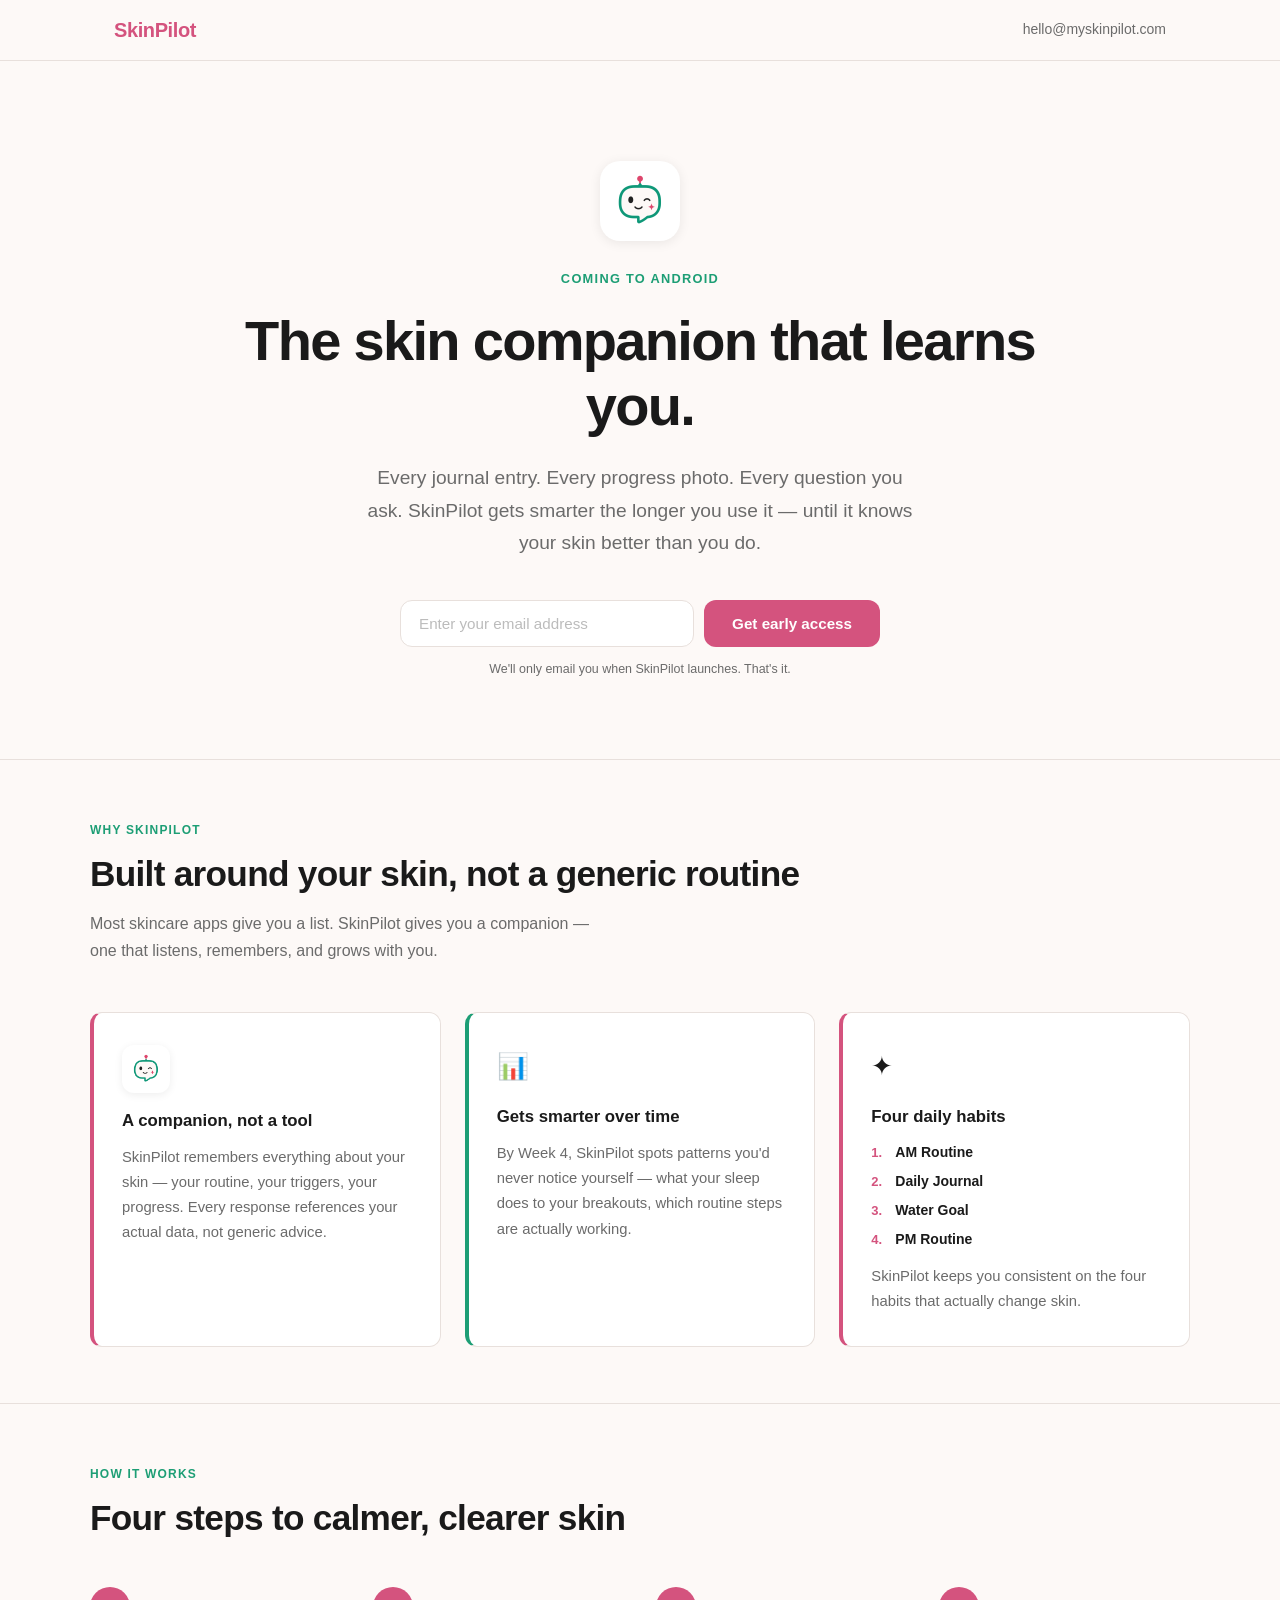
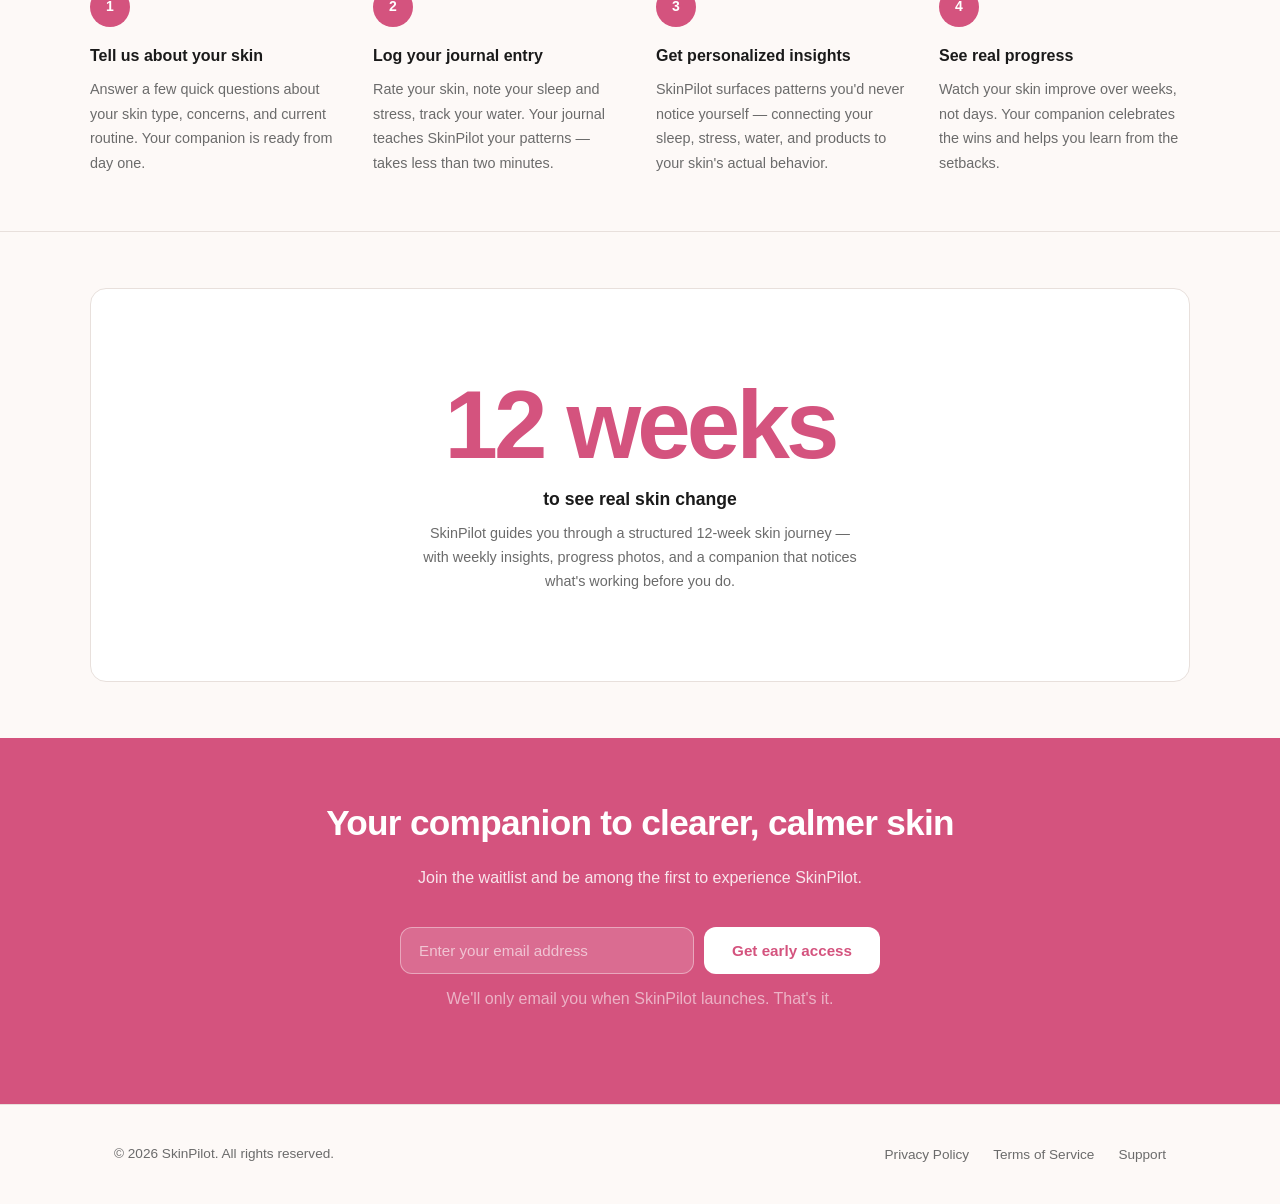
==== commit 82e03de1: "Force mobile spacing with inline styles, cache bust CSS" ====
--- a/index.html
+++ b/index.html
@@ -8,7 +8,7 @@
   <meta property="og:title" content="SkinPilot — Your companion to clearer, calmer skin" />
   <meta property="og:description" content="The skin companion that learns you. Join the waitlist." />
   <meta property="og:type" content="website" />
-  <link rel="stylesheet" href="styles.css" />
+  <link rel="stylesheet" href="styles.css?v=2" />
 </head>
 <body>
 
@@ -42,7 +42,7 @@
   <hr class="divider" />
 
   <!-- Features -->
-  <section class="section container">
+  <section class="section container" style="padding-top:56px; padding-bottom:56px;">
     <div>
       <span class="section-label">Why SkinPilot</span>
       <h2 class="section-title">Built around your skin, not a generic routine</h2>
@@ -93,7 +93,7 @@
   <hr class="divider" />
 
   <!-- How it works -->
-  <section class="section container">
+  <section class="section container" style="padding-top:56px; padding-bottom:56px;">
     <div>
       <span class="section-label">How it works</span>
       <h2 class="section-title">Four steps to calmer, clearer skin</h2>
@@ -143,7 +143,7 @@
   <hr class="divider" />
 
   <!-- Social proof -->
-  <section class="section container">
+  <section class="section container" style="padding-top:56px; padding-bottom:56px;">
     <div class="proof">
       <div class="proof-number">12 weeks</div>
       <div class="proof-label">to see real skin change</div>
@@ -156,7 +156,7 @@
   </section>
 
   <!-- CTA band -->
-  <div class="cta-band">
+  <div class="cta-band" style="padding-top:56px; padding-bottom:56px;">
     <div class="container">
       <h2>Your companion to clearer, calmer skin</h2>
       <p>Join the waitlist and be among the first to experience SkinPilot.</p>
--- a/styles.css
+++ b/styles.css
@@ -102,8 +102,24 @@
   padding: 48px 0;
 }
 
+section {
+  display: block;
+}
+
+.hero,
+.features,
+.how-it-works,
+.proof,
+.cta-section {
+  padding-top: 80px;
+  padding-bottom: 80px;
+}
+
 .features {
   padding: 80px 24px;
+  border-top: 1px solid var(--border);
+  border-bottom: 1px solid var(--border);
+  background: #fff;
 }
 
 .how-it-works {
@@ -715,11 +731,18 @@
     margin-bottom: 20px;
   }
 
+  .hero,
+  .features,
+  .how-it-works,
+  .proof,
+  .cta-section {
+    padding-top: 56px !important;
+    padding-bottom: 56px !important;
+  }
+
   .hero {
-    padding-top: 56px;
-    padding-bottom: 64px;
-    padding-left: 20px;
-    padding-right: 20px;
+    padding-left: 20px !important;
+    padding-right: 20px !important;
   }
 
   .container {
@@ -728,11 +751,6 @@
 
   .container--narrow {
     padding: 0 20px;
-  }
-
-  .features {
-    padding-top: 48px;
-    padding-bottom: 48px;
   }
 
   .features-grid {
@@ -747,10 +765,8 @@
   }
 
   .how-it-works {
-    padding-top: 48px;
-    padding-bottom: 48px;
-    padding-left: 20px;
-    padding-right: 20px;
+    padding-left: 20px !important;
+    padding-right: 20px !important;
   }
 
   .steps-grid {
@@ -759,10 +775,8 @@
   }
 
   .proof {
-    padding-top: 48px;
-    padding-bottom: 48px;
-    padding-left: 24px;
-    padding-right: 24px;
+    padding-left: 24px !important;
+    padding-right: 24px !important;
     margin-left: 16px;
     margin-right: 16px;
     border-radius: 16px;
@@ -773,10 +787,8 @@
   }
 
   .cta-section {
-    padding-top: 56px;
-    padding-bottom: 56px;
-    padding-left: 20px;
-    padding-right: 20px;
+    padding-left: 20px !important;
+    padding-right: 20px !important;
   }
 
   .cta-section .form-row {
@@ -831,39 +843,13 @@
 }
 
 @media (max-width: 480px) {
-  .hero {
-    padding-top: 48px;
-    padding-bottom: 56px;
-    padding-left: 20px;
-    padding-right: 20px;
-  }
-
-  .features {
-    padding-top: 40px;
-    padding-bottom: 40px;
-  }
-
-  .how-it-works {
-    padding-top: 40px;
-    padding-bottom: 40px;
-    padding-left: 20px;
-    padding-right: 20px;
-  }
-
-  .proof {
-    padding-top: 40px;
-    padding-bottom: 40px;
-    padding-left: 20px;
-    padding-right: 20px;
-    margin-left: 12px;
-    margin-right: 12px;
-  }
-
+  .hero,
+  .features,
+  .how-it-works,
+  .proof,
   .cta-section {
-    padding-top: 48px;
-    padding-bottom: 48px;
-    padding-left: 20px;
-    padding-right: 20px;
+    padding-top: 48px !important;
+    padding-bottom: 48px !important;
   }
 
   .footer {
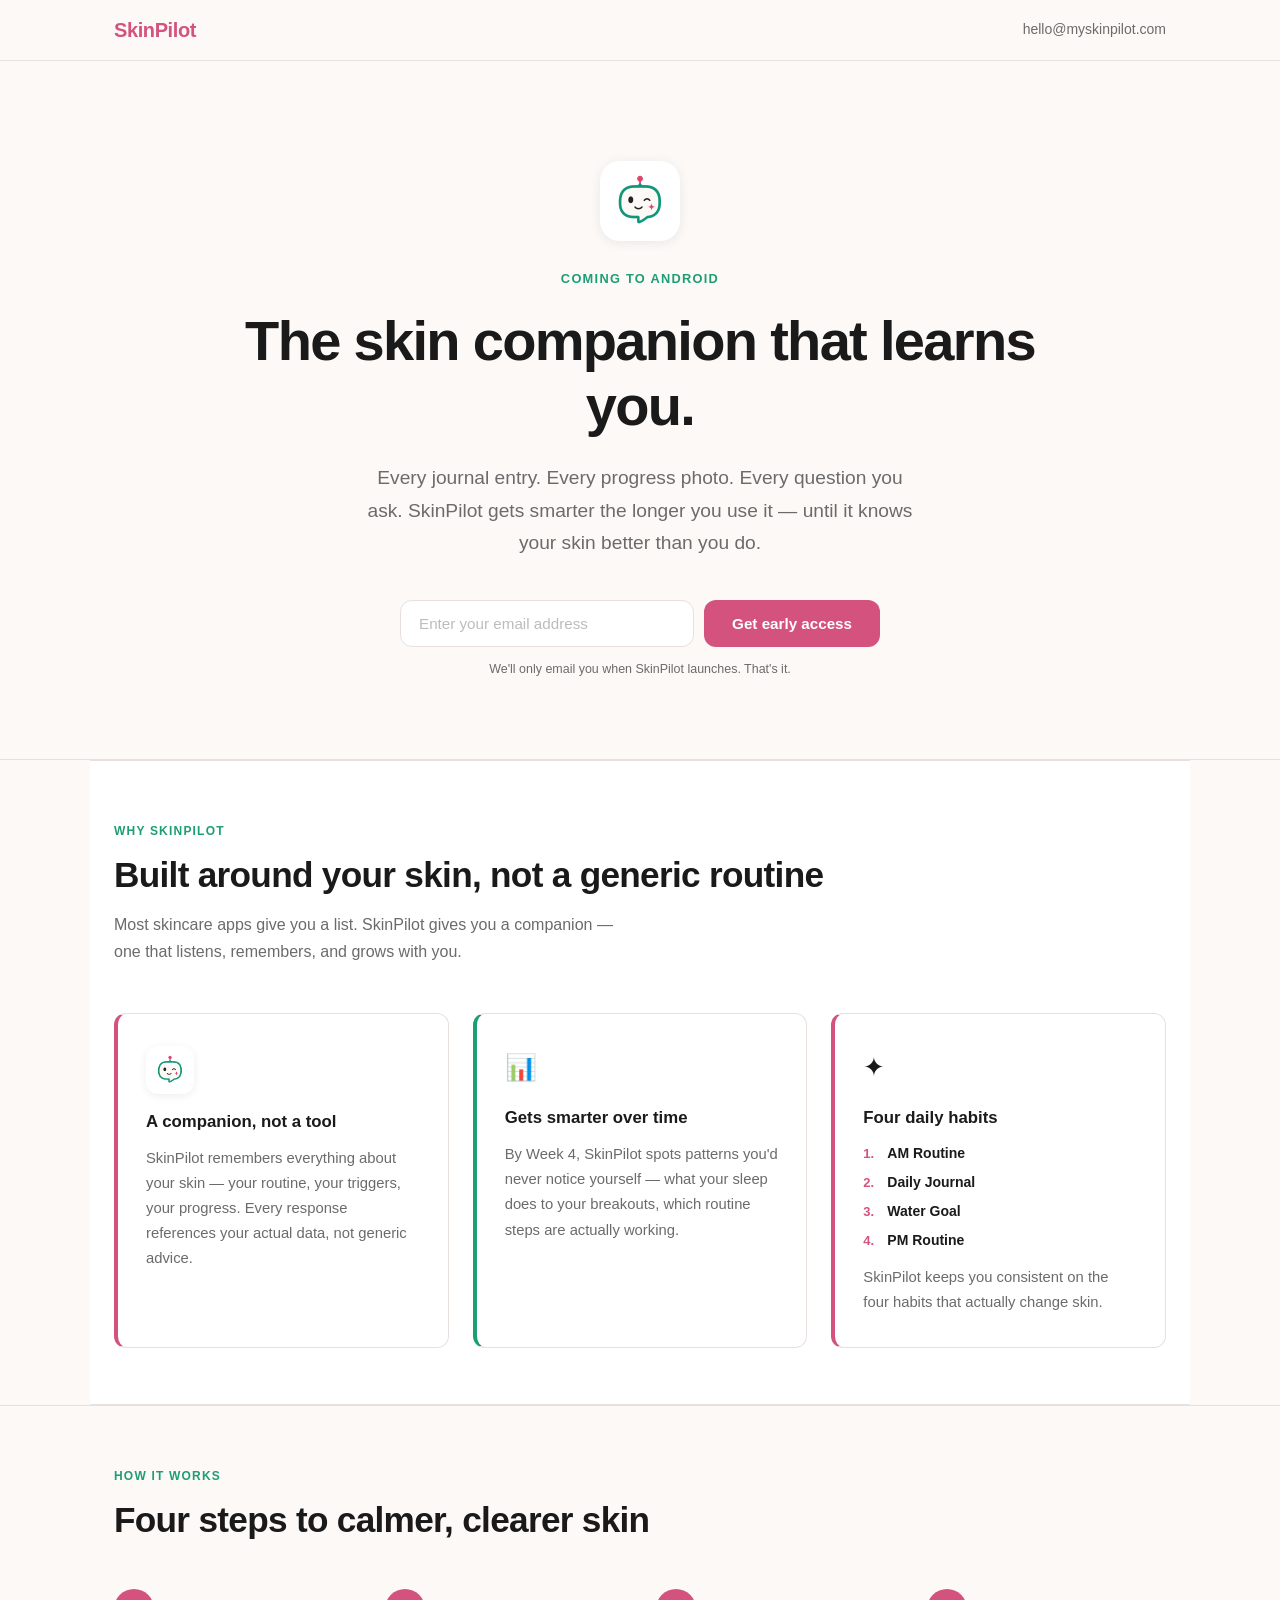
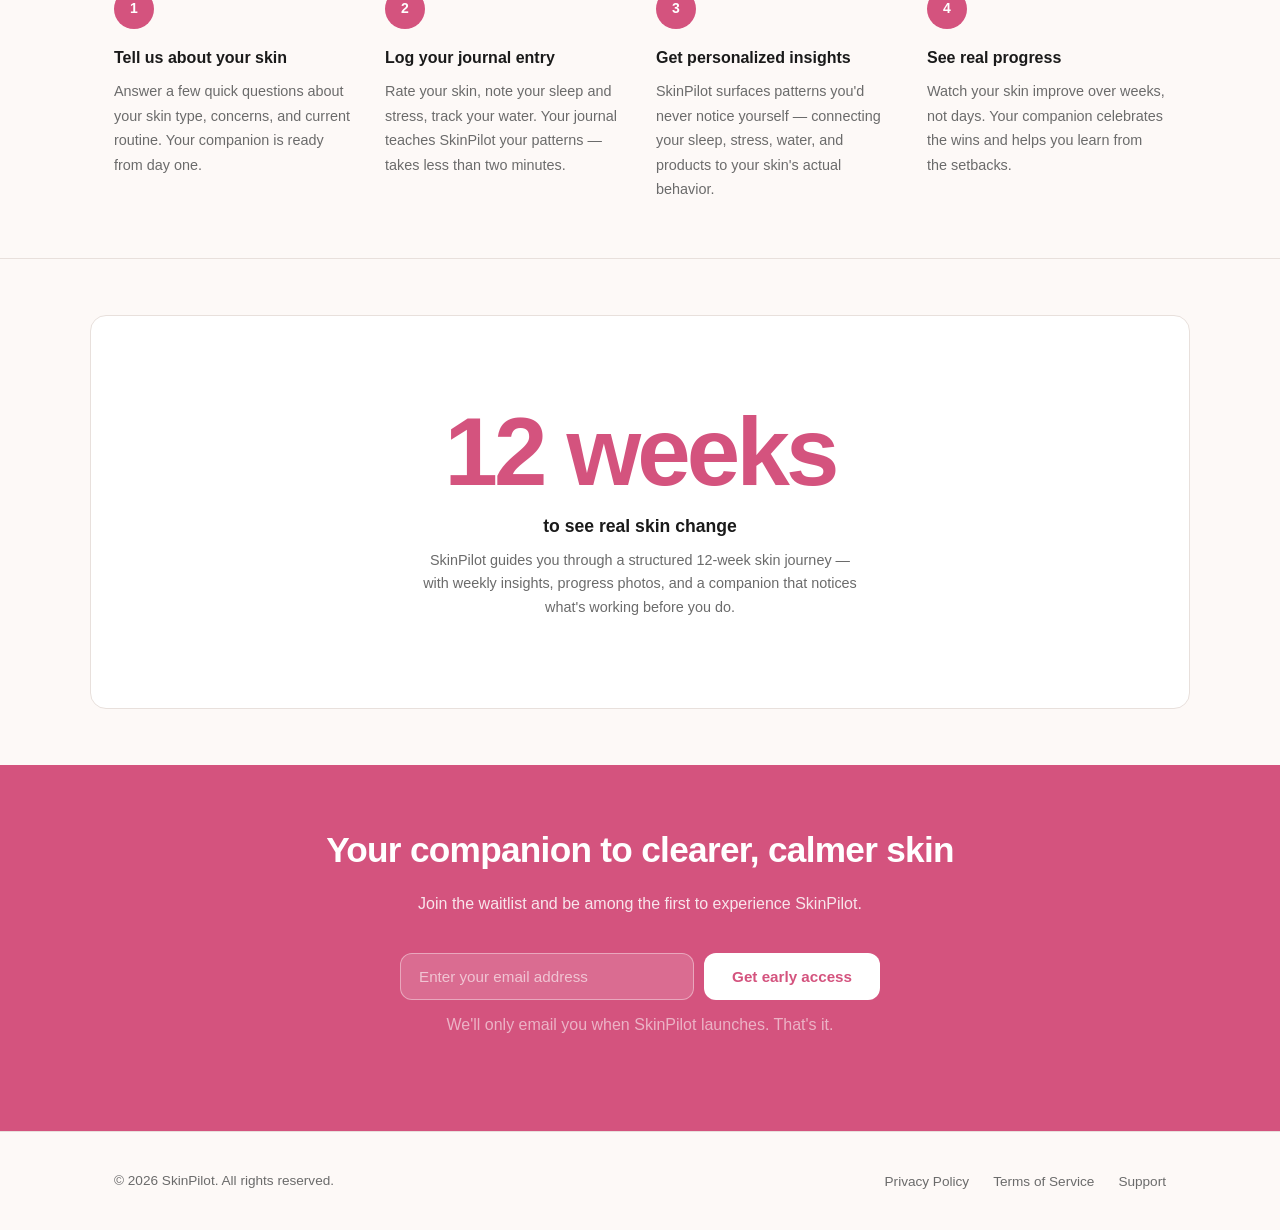
==== commit dbcb1d7e: "Fix CSS class name mismatch - align HTML classes with CSS selectors" ====
--- a/index.html
+++ b/index.html
@@ -42,7 +42,7 @@
   <hr class="divider" />
 
   <!-- Features -->
-  <section class="section container" style="padding-top:56px; padding-bottom:56px;">
+  <section class="features section container" style="padding-top:56px; padding-bottom:56px;">
     <div>
       <span class="section-label">Why SkinPilot</span>
       <h2 class="section-title">Built around your skin, not a generic routine</h2>
@@ -93,7 +93,7 @@
   <hr class="divider" />
 
   <!-- How it works -->
-  <section class="section container" style="padding-top:56px; padding-bottom:56px;">
+  <section class="how-it-works section container" style="padding-top:56px; padding-bottom:56px;">
     <div>
       <span class="section-label">How it works</span>
       <h2 class="section-title">Four steps to calmer, clearer skin</h2>
@@ -143,7 +143,7 @@
   <hr class="divider" />
 
   <!-- Social proof -->
-  <section class="section container" style="padding-top:56px; padding-bottom:56px;">
+  <section class="proof-section section container" style="padding-top:56px; padding-bottom:56px;">
     <div class="proof">
       <div class="proof-number">12 weeks</div>
       <div class="proof-label">to see real skin change</div>
@@ -156,7 +156,7 @@
   </section>
 
   <!-- CTA band -->
-  <div class="cta-band" style="padding-top:56px; padding-bottom:56px;">
+  <div class="cta-section cta-band" style="padding-top:56px; padding-bottom:56px;">
     <div class="container">
       <h2>Your companion to clearer, calmer skin</h2>
       <p>Join the waitlist and be among the first to experience SkinPilot.</p>
--- a/styles.css
+++ b/styles.css
@@ -397,6 +397,7 @@
 
 /* ─── CTA band ────────────────────────── */
 
+.cta-section,
 .cta-band {
   background: var(--rose);
   padding: 80px 0;
@@ -404,6 +405,7 @@
   color: var(--white);
 }
 
+.cta-section h2,
 .cta-band h2 {
   font-size: clamp(1.5rem, 3vw, 2.2rem);
   font-weight: 800;
@@ -411,22 +413,26 @@
   margin-bottom: 12px;
 }
 
+.cta-section p,
 .cta-band p {
   font-size: 1rem;
   opacity: 0.85;
   margin-bottom: 36px;
 }
 
+.cta-section .waitlist-form input[type="email"],
 .cta-band .waitlist-form input[type="email"] {
   border-color: rgba(255,255,255,0.4);
   background: rgba(255,255,255,0.15);
   color: var(--white);
 }
 
+.cta-section .waitlist-form input[type="email"]::placeholder,
 .cta-band .waitlist-form input[type="email"]::placeholder {
   color: rgba(255,255,255,0.6);
 }
 
+.cta-section .waitlist-form input[type="email"]:focus,
 .cta-band .waitlist-form input[type="email"]:focus {
   border-color: var(--white);
 }
@@ -436,6 +442,7 @@
   color: var(--rose);
 }
 
+.cta-section .form-note,
 .cta-band .form-note {
   color: rgba(255,255,255,0.65);
 }
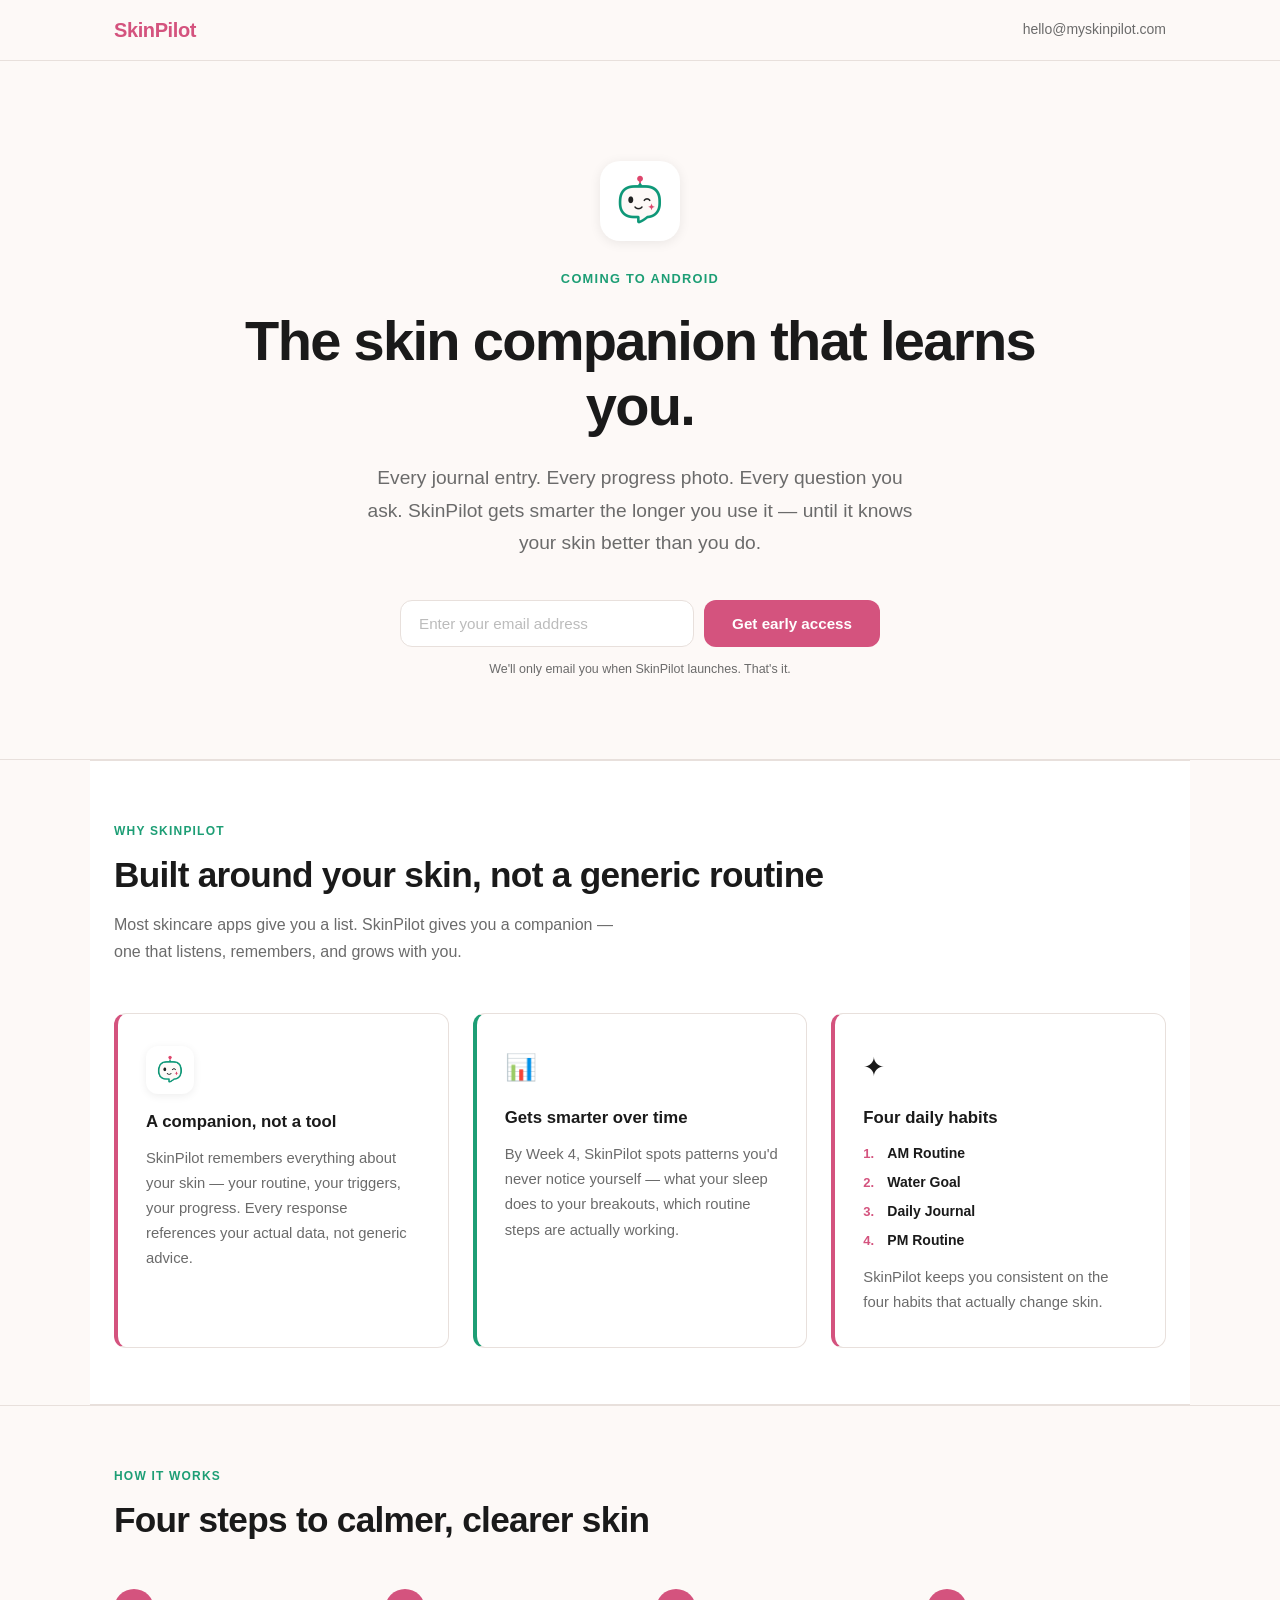
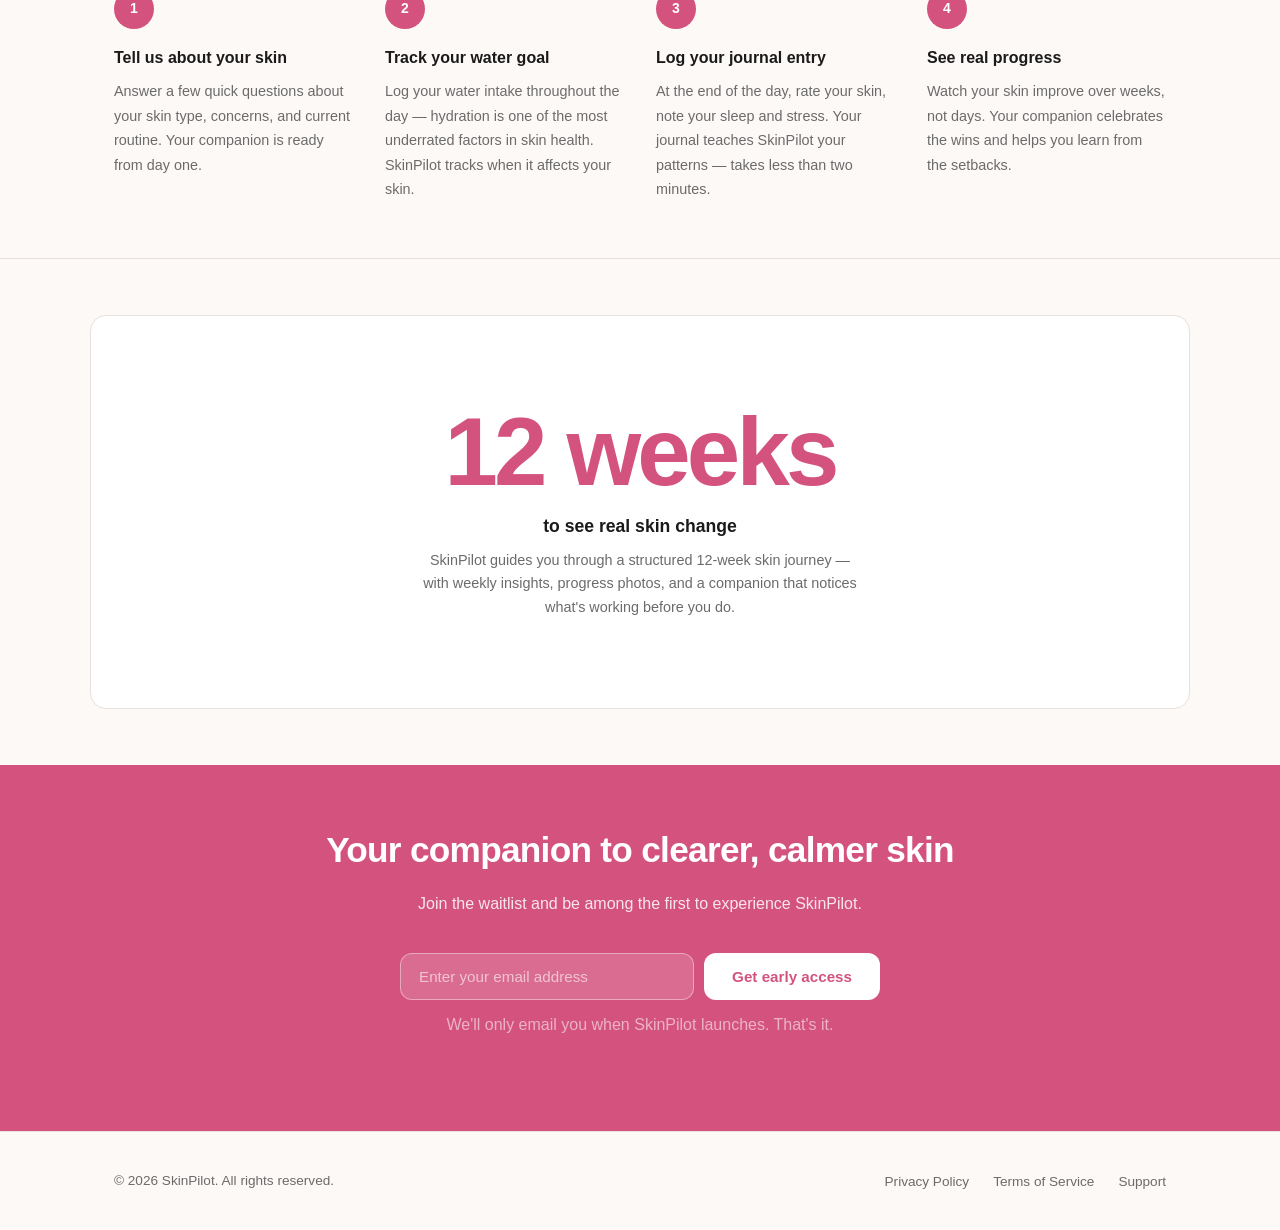
==== commit b0d919f7: "Update four daily habits order - Water Goal before Journal throughout site" ====
--- a/index.html
+++ b/index.html
@@ -78,8 +78,8 @@
         <h3>Four daily habits</h3>
         <ol class="habits-list">
           <li>AM Routine</li>
+          <li>Water Goal</li>
           <li>Daily Journal</li>
-          <li>Water Goal</li>
           <li>PM Routine</li>
         </ol>
         <p class="feature-body" style="margin-top: 12px;">
@@ -111,21 +111,21 @@
 
       <div class="step">
         <div class="step-number">2</div>
-        <h3>Log your journal entry</h3>
+        <h3>Track your water goal</h3>
         <p>
-          Rate your skin, note your sleep and stress, track your water.
-          Your journal teaches SkinPilot your patterns — takes less than
-          two minutes.
+          Log your water intake throughout the day — hydration is one of
+          the most underrated factors in skin health. SkinPilot tracks
+          when it affects your skin.
         </p>
       </div>
 
       <div class="step">
         <div class="step-number">3</div>
-        <h3>Get personalized insights</h3>
+        <h3>Log your journal entry</h3>
         <p>
-          SkinPilot surfaces patterns you'd never notice yourself —
-          connecting your sleep, stress, water, and products to your
-          skin's actual behavior.
+          At the end of the day, rate your skin, note your sleep and stress.
+          Your journal teaches SkinPilot your patterns — takes less than
+          two minutes.
         </p>
       </div>
 
